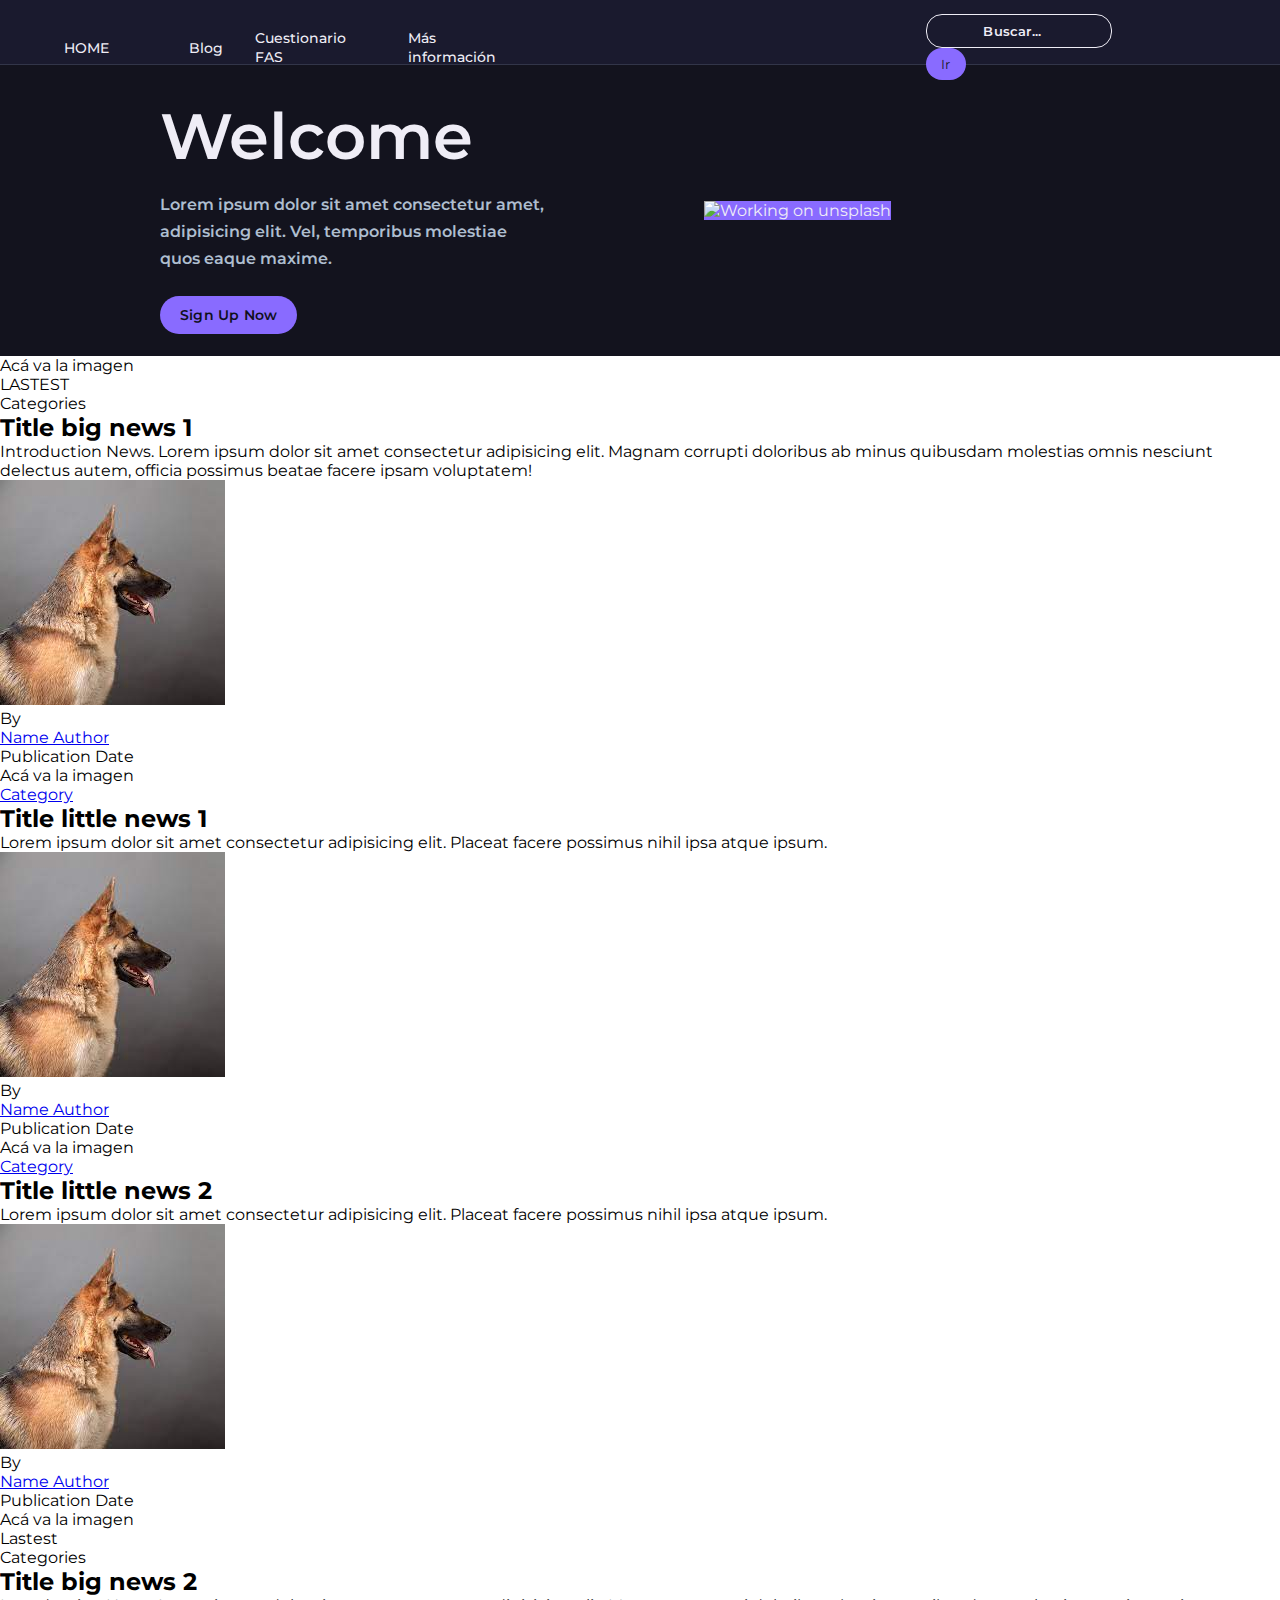
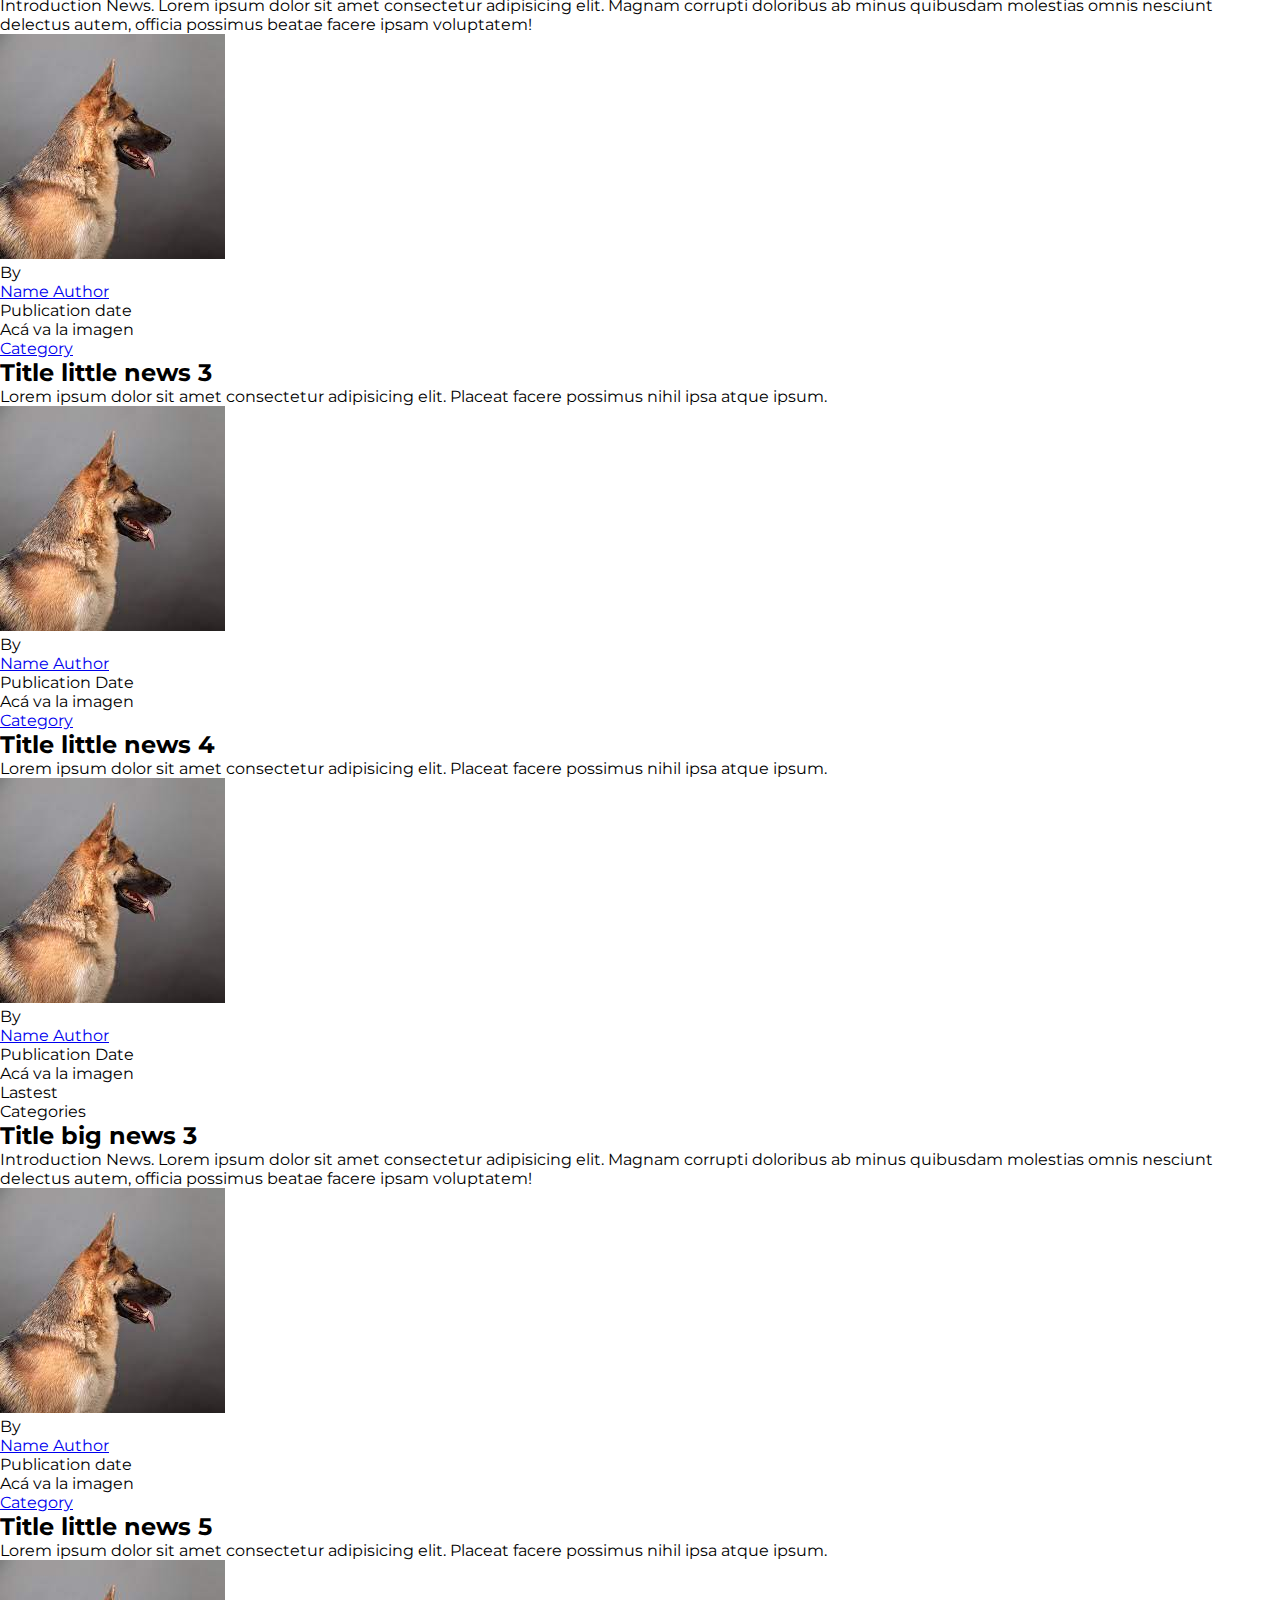
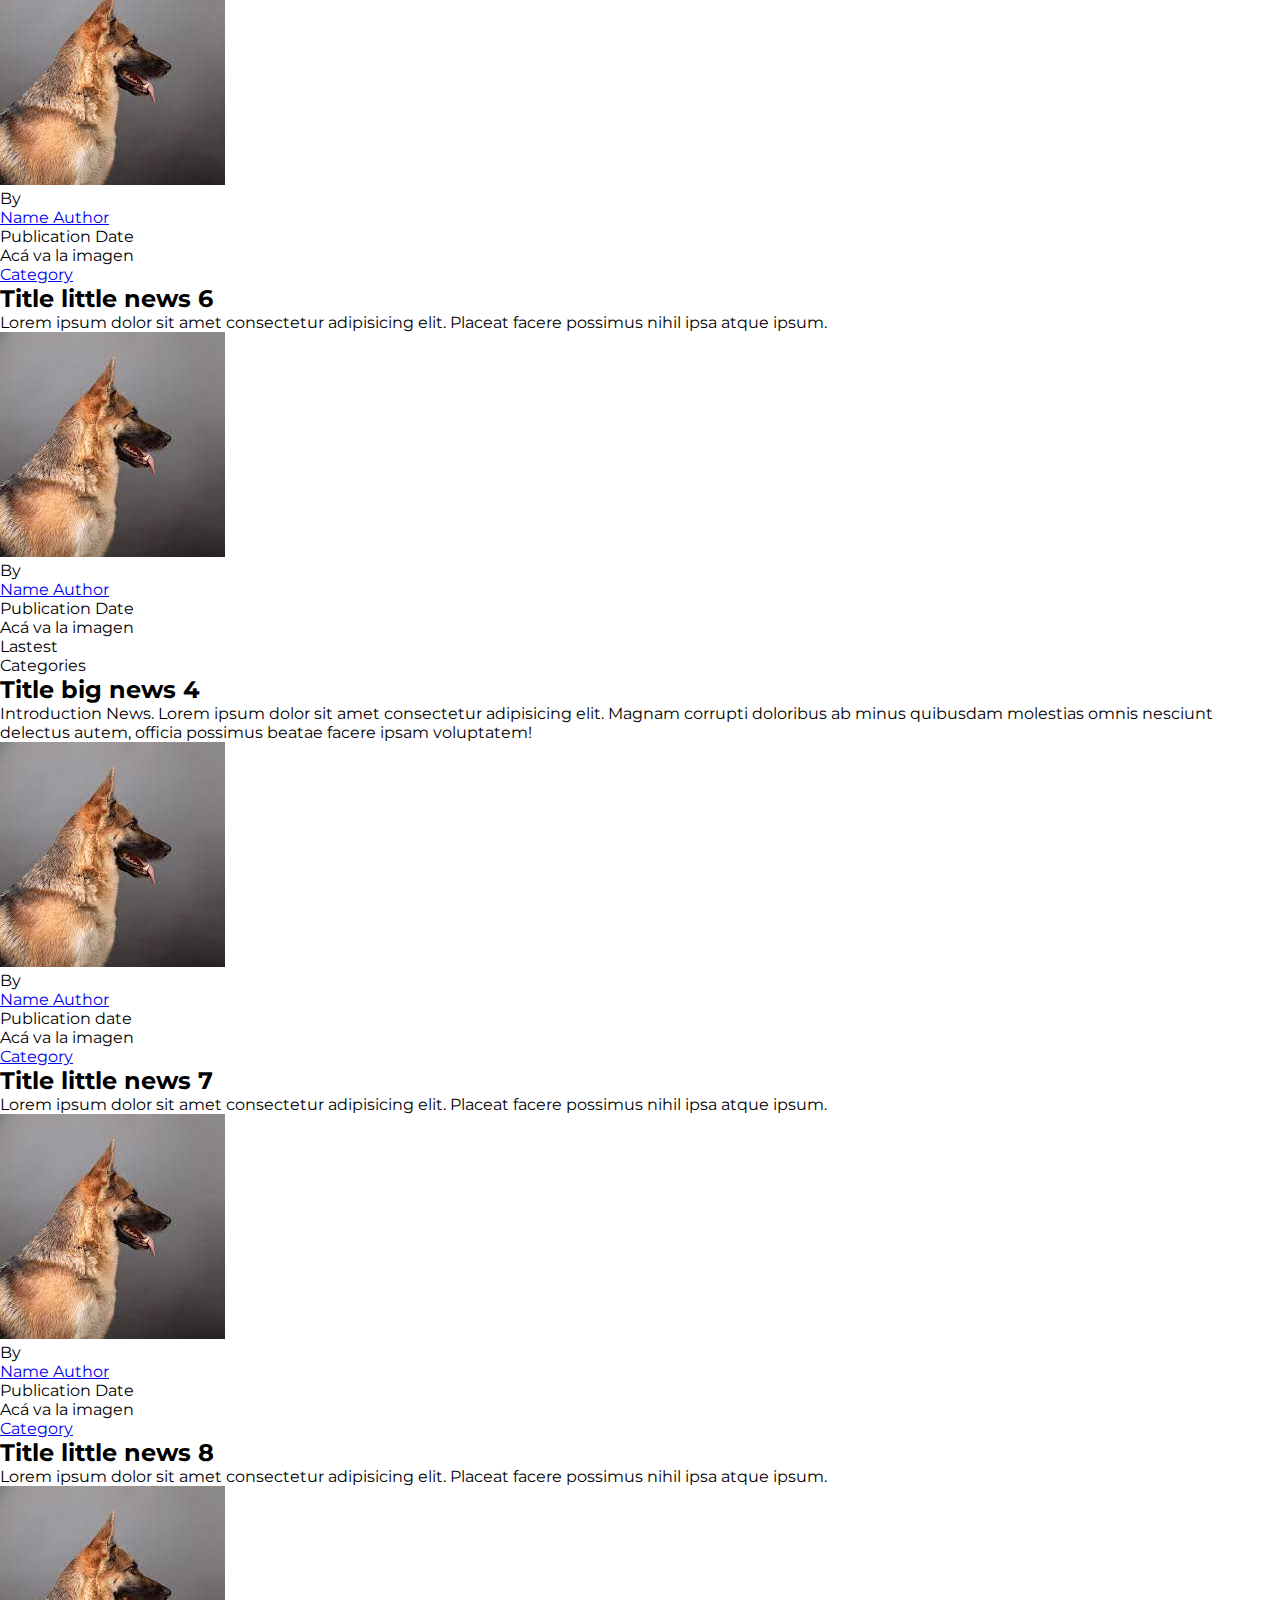
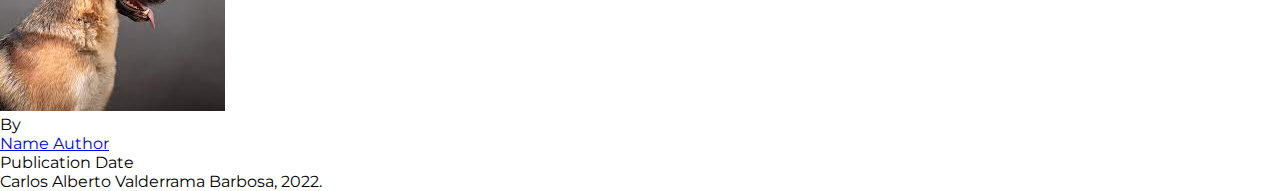
==== index.html @ 90498196 "Section cover page finalized and section NEWS started" ====
<!DOCTYPE html>
<html lang="en">

<head>
    <link rel="stylesheet" href="styles.css">
    <meta charset="UTF-8">
    <meta http-equiv="X-UA-Compatible" content="IE=edge">
    <meta name="viewport" content="width=device-width, initial-scale=1.0">
    <link
        href="https://fonts.googleapis.com/css2?family=Montserrat:ital,wght@0,100;0,200;0,300;0,400;0,500;0,600;0,700;0,800;0,900;1,100;1,200;1,300;1,400;1,500;1,600;1,700;1,800;1,900&display=swap"
        rel="stylesheet">
    <title>FARS</title>
</head>

<!--Start Nav Bar-->

<body>

    <header class="nav-var">
        <ul class="list-nav">
            <li id="logo"><a href="#">Home</a></li>
            <li><a href="#">Blog</a></li>
            <li><a href="#">Cuestionario FAS</a></li>
            <li><a href="#">Más información</a></li>

            <form class="form-nav">
                <input type="search" name="q" placeholder="Buscar...">
                <input type="Submit" value="Ir">
            </form>
        </ul>
    </header>

    <!--Start Cover Page-->
    <main>
        <section class="cover-page">
            <!--Text Cover Page-->
            <div class="text-cover-page">
                <article>
                    <h2>Welcome</h2>
                    <p>Lorem ipsum dolor sit amet consectetur amet,
                        adipisicing elit. Vel, temporibus molestiae
                        quos eaque maxime.</p>
                    <a href="#">Sign Up Now</a>
                </article>
            </div>
            <!--IMG Cover Page-->
            <div class="img-cover">
                <img src="https://images.unsplash.com/photo-1552581234-26160f608093?ixlib=rb-1.2.1&ixid=MnwxMjA3fDB8MHxwaG90by1wYWdlfHx8fGVufDB8fHx8&auto=format&fit=crop&w=1170&q=80"
                    alt="Working on unsplash">
            </div>
        </section>

        <!--Start section NEWS-->
        <section class="news-container">
            <div class="big-news">
                <div class="img-big-news">
                    <p>Acá va la imagen</p>
                </div>
                <div>
                    <p>LASTEST</p>
                    <p>Categories</p>
                    <h2>Title big news 1</h2>
                    <p>Introduction News. Lorem ipsum dolor sit amet consectetur adipisicing elit. Magnam corrupti
                        doloribus ab minus quibusdam molestias omnis nesciunt delectus autem, officia possimus beatae
                        facere ipsam voluptatem!</p>
                    <div class="writter-info">
                        <img src="[data-uri]"
                            alt="Mini-photo-writer">
                        <p>By</p>
                        <a href="#">Name Author</a>
                        <p>Publication Date</p>
                    </div>
                </div>
            </div>

            <div class="little-news">
                <div class="img-little-news">
                    <p>Acá va la imagen</p>
                </div>
                <div>
                    <a href="#">Category</a>
                    <h2>Title little news 1</h2>
                    <p>Lorem ipsum dolor sit amet consectetur adipisicing elit. Placeat facere possimus nihil ipsa atque
                        ipsum.</p>
                    <div class="writter-info">
                        <img src="[data-uri]"
                            alt="Mini-photo-writter">
                        <p>By</p>
                        <a href="#"> Name Author</a>
                        <p>Publication Date</p>
                    </div>
                </div>
            </div>

            <div class="little-news">
                <div class="img-little-news">
                    <p>Acá va la imagen</p>
                </div>
                <div>
                    <a href="#">Category</a>
                    <h2>Title little news 2</h2>
                    <p>Lorem ipsum dolor sit amet consectetur adipisicing elit. Placeat facere possimus nihil ipsa atque
                        ipsum.</p>
                    <div class="writter-info">
                        <img src="[data-uri]"
                            alt="Mini-photo-writter">
                        <p>By</p>
                        <a href="#"> Name Author</a>
                        <p>Publication Date</p>
                    </div>
                </div>
            </div>

            <div class="big-news">
                <div class="img-big-news">
                    <p>Acá va la imagen</p>
                </div>
                <div>
                    <p>Lastest</p>
                    <p>Categories</p>
                    <h2>Title big news 2</h2>
                    <p>Introduction News. Lorem ipsum dolor sit amet consectetur adipisicing elit. Magnam corrupti
                        doloribus ab minus quibusdam molestias omnis nesciunt delectus autem, officia possimus beatae
                        facere ipsam voluptatem!</p>
                    <div class="writter-info">
                        <img src="[data-uri]"
                            alt="Mini-photo-writer">
                        <p>By</p>
                        <a href="#">Name Author</a>
                        <p>Publication date</p>
                    </div>
                </div>
            </div>

            <div class="little-news">
                <div class="img-little-news">
                    <p>Acá va la imagen</p>
                </div>
                <div>
                    <a href="#">Category</a>
                    <h2>Title little news 3</h2>
                    <p>Lorem ipsum dolor sit amet consectetur adipisicing elit. Placeat facere possimus nihil ipsa atque
                        ipsum.</p>
                    <div class="writter-info">
                        <img src="[data-uri]"
                            alt="Mini-photo-writter">
                        <p>By</p>
                        <a href="#"> Name Author</a>
                        <p>Publication Date</p>
                    </div>
                </div>
            </div>

            <div class="little-news">
                <div class="img-little-news">
                    <p>Acá va la imagen</p>
                </div>
                <div>
                    <a href="#">Category</a>
                    <h2>Title little news 4</h2>
                    <p>Lorem ipsum dolor sit amet consectetur adipisicing elit. Placeat facere possimus nihil ipsa atque
                        ipsum.</p>
                    <div class="writter-info">
                        <img src="[data-uri]"
                            alt="Mini-photo-writter">
                        <p>By</p>
                        <a href="#"> Name Author</a>
                        <p>Publication Date</p>
                    </div>
                </div>
            </div>

            <div class="big-news">
                <div class="img-big-news">
                    <p>Acá va la imagen</p>
                </div>
                <div>
                    <p>Lastest</p>
                    <p>Categories</p>
                    <h2>Title big news 3</h2>
                    <p>Introduction News. Lorem ipsum dolor sit amet consectetur adipisicing elit. Magnam corrupti
                        doloribus ab minus quibusdam molestias omnis nesciunt delectus autem, officia possimus beatae
                        facere ipsam voluptatem!</p>
                    <div class="writter-info">
                        <img src="[data-uri]"
                            alt="Mini-photo-writer">
                        <p>By</p>
                        <a href="#">Name Author</a>
                        <p>Publication date</p>
                    </div>
                </div>
            </div>

            <div class="little-news">
                <div class="img-little-news">
                    <p>Acá va la imagen</p>
                </div>
                <div>
                    <a href="#">Category</a>
                    <h2>Title little news 5</h2>
                    <p>Lorem ipsum dolor sit amet consectetur adipisicing elit. Placeat facere possimus nihil ipsa atque
                        ipsum.</p>
                    <div class="writter-info">
                        <img src="[data-uri]"
                            alt="Mini-photo-writter">
                        <p>By</p>
                        <a href="#"> Name Author</a>
                        <p>Publication Date</p>
                    </div>
                </div>
            </div>

            <div class="little-news">
                <div class="img-little-news">
                    <p>Acá va la imagen</p>
                </div>
                <div>
                    <a href="#">Category</a>
                    <h2>Title little news 6</h2>
                    <p>Lorem ipsum dolor sit amet consectetur adipisicing elit. Placeat facere possimus nihil ipsa atque
                        ipsum.</p>
                    <div class="writter-info">
                        <img src="[data-uri]"
                            alt="Mini-photo-writter">
                        <p>By</p>
                        <a href="#"> Name Author</a>
                        <p>Publication Date</p>
                    </div>
                </div>
            </div>

            <div class="big-news">
                <div class="img-big-news">
                    <p>Acá va la imagen</p>
                </div>
                <div>
                    <p>Lastest</p>
                    <p>Categories</p>
                    <h2>Title big news 4</h2>
                    <p>Introduction News. Lorem ipsum dolor sit amet consectetur adipisicing elit. Magnam corrupti
                        doloribus ab minus quibusdam molestias omnis nesciunt delectus autem, officia possimus beatae
                        facere ipsam voluptatem!</p>
                    <div class="writter-info">
                        <img src="[data-uri]"
                            alt="Mini-photo-writer">
                        <p>By</p>
                        <a href="#">Name Author</a>
                        <p>Publication date</p>
                    </div>
                </div>
            </div>

            <div class="little-news">
                <div class="img-little-news">
                    <p>Acá va la imagen</p>
                </div>
                <div>
                    <a href="#">Category</a>
                    <h2>Title little news 7</h2>
                    <p>Lorem ipsum dolor sit amet consectetur adipisicing elit. Placeat facere possimus nihil ipsa atque
                        ipsum.</p>
                    <div class="writter-info">
                        <img src="[data-uri]"
                            alt="Mini-photo-writter">
                        <p>By</p>
                        <a href="#"> Name Author</a>
                        <p>Publication Date</p>
                    </div>
                </div>
            </div>

            <div class="little-news">
                <div class="img-little-news">
                    <p>Acá va la imagen</p>
                </div>
                <div>
                    <a href="#">Category</a>
                    <h2>Title little news 8</h2>
                    <p>Lorem ipsum dolor sit amet consectetur adipisicing elit. Placeat facere possimus nihil ipsa atque
                        ipsum.</p>
                    <div class="writter-info">
                        <img src="[data-uri]"
                            alt="Mini-photo-writter">
                        <p>By</p>
                        <a href="#"> Name Author</a>
                        <p>Publication Date</p>
                    </div>
                </div>
            </div>
        </section>



        <!--footer Info-->
        <footer>
            <p>Carlos Alberto Valderrama Barbosa, 2022.</p>
        </footer>


</body>

</html>
---- styles.css ----
/*Formating Document Style*/
* {
  padding: 0;
  margin: 0;
  border: 0;
  font-family: Montserrat;
}

/*Style of Nav Bar*/
.nav-var {
  background-color: #1a1a2e;
  height: 4rem;
  border-bottom: 0.0625rem solid #323549;
}

.list-nav {
  display: flex;
  align-items: center;
  font-weight: 500;
  justify-content: center;
  padding-top: 0.9rem;
}

#logo {
  text-transform: uppercase;
  padding: 0 5%;
}

.list-nav li {
  list-style: none;
  padding: 0 1rem;
}

.list-nav a {
  text-decoration: none;
  color: #efedf6;
  font-size: 0.9rem;
}

/*Form Nav Search of nav Menu*/
.form-nav {
  border-radius: 25%;
  padding: 0 10% 0 30%;
}

.form-nav input {
  line-height: 2rem;
  background: #1a1a2e;
  text-align: center;
  border-radius: 1rem;
  border: 0.1rem solid;
  border-color: #efedf6;
}

.form-nav ::placeholder {
  color: #efedf6;
  font-weight: 600;
  letter-spacing: 0.0125rem;
}
.form-nav [type="submit"] {
  background-color: #896bff;
  width: 2.5rem;
  color: #1a1a2e;
  border: #896bff;
}

/*Style of Cover Page*/

.cover-page {
  display: flex;
  align-items: center;
  color: #efedf6;
  background-color: #13131e;
}

.text-cover-page {
  display: flex;
  width: 50%;
  padding: 2rem;
  justify-content: center;
}

.text-cover-page h2 {
  width: 24rem;
  font-size: 4rem;
  font-weight: 600;
  padding-bottom: 1rem;
}

.text-cover-page p {
  width: 24rem;
  padding-bottom: 2rem;
  color: #aebecf;
  font-weight: 600;
  line-height: 1.7rem;
}

.text-cover-page a {
  background-color: #896bff;
  border-color: #896bff;
  color: #10101d;
  padding: 10px 20px;
  border-radius: 1.56rem;
  text-decoration: none;
  letter-spacing: 0.0125rem;
  font-size: 0.875rem;
  font-weight: 600;
  width: 100.18rem;
}

/*Image cover*/

.img-cover {
  background-color: #896bff;
}
.img-cover img {
  display: flex;
  max-width: 100%;
}
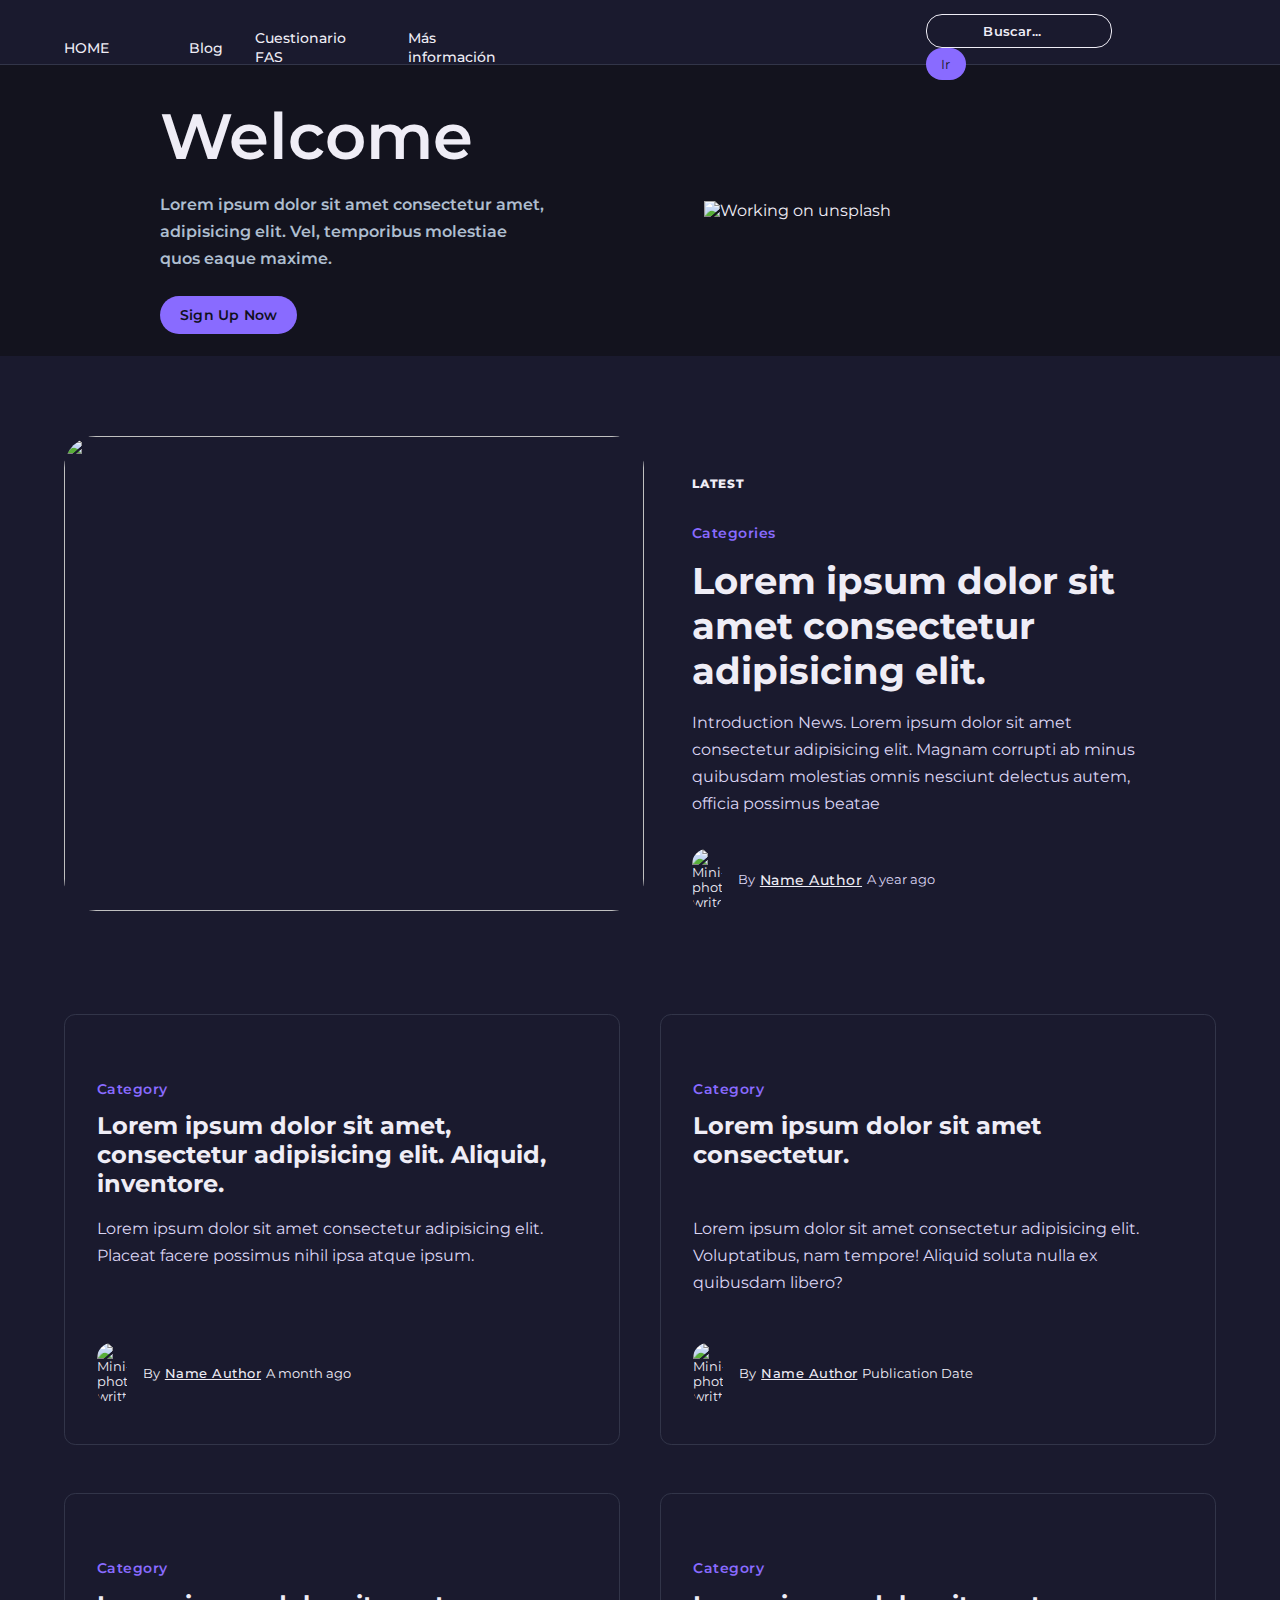
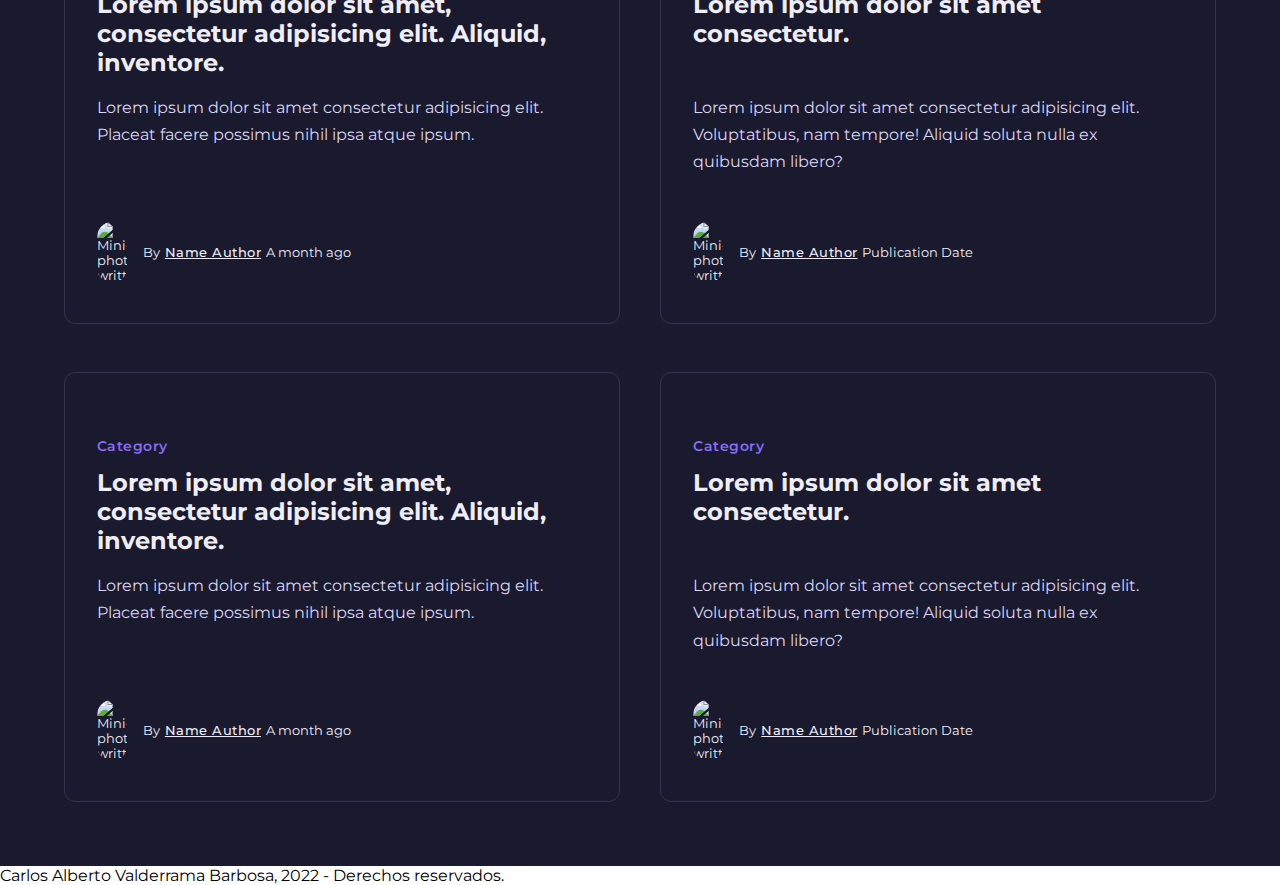
==== commit 1de64e94: "Little News section has been finished succesfully" ====
--- a/index.html
+++ b/index.html
@@ -52,238 +52,164 @@
 
         <!--Start section NEWS-->
         <section class="news-container">
+
             <div class="big-news">
-                <div class="img-big-news">
-                    <p>Acá va la imagen</p>
-                </div>
-                <div>
-                    <p>LASTEST</p>
-                    <p>Categories</p>
-                    <h2>Title big news 1</h2>
+                <img src="https://images.pexels.com/photos/5840453/pexels-photo-5840453.jpeg?auto=compress&cs=tinysrgb&dpr=2&h=750&w=1260"
+                    alt="" class="img-big-news">
+                <div class="text-big-news">
+                    <span>LATEST</span>
+                    <a>Categories</a>
+                    <h2>Lorem ipsum dolor sit amet consectetur adipisicing elit.</h2>
                     <p>Introduction News. Lorem ipsum dolor sit amet consectetur adipisicing elit. Magnam corrupti
-                        doloribus ab minus quibusdam molestias omnis nesciunt delectus autem, officia possimus beatae
-                        facere ipsam voluptatem!</p>
+                        ab minus quibusdam molestias omnis nesciunt delectus autem, officia possimus beatae
+                    </p>
                     <div class="writter-info">
-                        <img src="[data-uri]"
+                        <img src="https://images.pexels.com/photos/1937434/pexels-photo-1937434.jpeg?auto=compress&cs=tinysrgb&dpr=2&h=750&w=1260"
                             alt="Mini-photo-writer">
                         <p>By</p>
                         <a href="#">Name Author</a>
-                        <p>Publication Date</p>
+                        <p>A year ago</p>
                     </div>
                 </div>
             </div>
 
             <div class="little-news">
-                <div class="img-little-news">
-                    <p>Acá va la imagen</p>
-                </div>
-                <div>
-                    <a href="#">Category</a>
-                    <h2>Title little news 1</h2>
-                    <p>Lorem ipsum dolor sit amet consectetur adipisicing elit. Placeat facere possimus nihil ipsa atque
-                        ipsum.</p>
-                    <div class="writter-info">
-                        <img src="[data-uri]"
-                            alt="Mini-photo-writter">
-                        <p>By</p>
-                        <a href="#"> Name Author</a>
-                        <p>Publication Date</p>
+                <div class="individual-new">
+                    <img class="img-little-news"
+                        src="https://images.pexels.com/photos/4050387/pexels-photo-4050387.jpeg?auto=compress&cs=tinysrgb&dpr=2&h=750&w=1260"
+                        alt="">
+                    <div>
+                        <div class="text-little-news">
+                            <a href="#">Category</a>
+                            <h2>Lorem ipsum dolor sit amet, consectetur adipisicing elit. Aliquid, inventore.</h2>
+                            <p>Lorem ipsum dolor sit amet consectetur adipisicing elit. Placeat facere possimus nihil
+                                ipsa
+                                atque
+                                ipsum.</p>
+                        </div>
+                        <div class="writter-info">
+                            <img src="https://images.pexels.com/photos/2385044/pexels-photo-2385044.jpeg?auto=compress&cs=tinysrgb&dpr=2&h=750&w=1260"
+                                alt="Mini-photo-writter">
+                            <p>By</p>
+                            <a href="#"> Name Author</a>
+                            <p>A month ago</p>
+                        </div>
+                    </div>
+                </div>
+
+                <div class="individual-new">
+                    <img class="img-little-news"
+                        src="https://images.pexels.com/photos/1181352/pexels-photo-1181352.jpeg?cs=srgb&dl=pexels-christina-morillo-1181352.jpg&fm=jpg"
+                        alt="">
+                    <div>
+                        <div class="text-little-news">
+                            <a href="#">Category</a>
+                            <h2>Lorem ipsum dolor sit amet consectetur.</h2>
+                            <p>Lorem ipsum dolor sit amet consectetur adipisicing elit. Voluptatibus, nam tempore!
+                                Aliquid soluta nulla ex quibusdam libero?</p>
+                        </div>
+
+                        <div class="writter-info">
+                            <img src="https://images.pexels.com/photos/2100650/pexels-photo-2100650.jpeg?auto=compress&cs=tinysrgb&dpr=2&h=750&w=1260"
+                                alt="Mini-photo-writter">
+                            <p>By</p>
+                            <a href="#"> Name Author</a>
+                            <p>Publication Date</p>
+                        </div>
                     </div>
                 </div>
             </div>
 
             <div class="little-news">
-                <div class="img-little-news">
-                    <p>Acá va la imagen</p>
-                </div>
-                <div>
-                    <a href="#">Category</a>
-                    <h2>Title little news 2</h2>
-                    <p>Lorem ipsum dolor sit amet consectetur adipisicing elit. Placeat facere possimus nihil ipsa atque
-                        ipsum.</p>
-                    <div class="writter-info">
-                        <img src="[data-uri]"
-                            alt="Mini-photo-writter">
-                        <p>By</p>
-                        <a href="#"> Name Author</a>
-                        <p>Publication Date</p>
-                    </div>
-                </div>
-            </div>
-
-            <div class="big-news">
-                <div class="img-big-news">
-                    <p>Acá va la imagen</p>
-                </div>
-                <div>
-                    <p>Lastest</p>
-                    <p>Categories</p>
-                    <h2>Title big news 2</h2>
-                    <p>Introduction News. Lorem ipsum dolor sit amet consectetur adipisicing elit. Magnam corrupti
-                        doloribus ab minus quibusdam molestias omnis nesciunt delectus autem, officia possimus beatae
-                        facere ipsam voluptatem!</p>
-                    <div class="writter-info">
-                        <img src="[data-uri]"
-                            alt="Mini-photo-writer">
-                        <p>By</p>
-                        <a href="#">Name Author</a>
-                        <p>Publication date</p>
+                <div class="individual-new">
+                    <img class="img-little-news"
+                        src="https://images.pexels.com/photos/3727658/pexels-photo-3727658.jpeg?auto=compress&cs=tinysrgb&dpr=2&h=750&w=1260"
+                        alt="">
+                    <div>
+                        <div class="text-little-news">
+                            <a href="#">Category</a>
+                            <h2>Lorem ipsum dolor sit amet, consectetur adipisicing elit. Aliquid, inventore.</h2>
+                            <p>Lorem ipsum dolor sit amet consectetur adipisicing elit. Placeat facere possimus nihil
+                                ipsa
+                                atque
+                                ipsum.</p>
+                        </div>
+                        <div class="writter-info">
+                            <img src="https://images.pexels.com/photos/2385044/pexels-photo-2385044.jpeg?auto=compress&cs=tinysrgb&dpr=2&h=750&w=1260"
+                                alt="Mini-photo-writter">
+                            <p>By</p>
+                            <a href="#"> Name Author</a>
+                            <p>A month ago</p>
+                        </div>
+                    </div>
+                </div>
+
+                <div class="individual-new">
+                    <img class="img-little-news"
+                        src="https://images.pexels.com/photos/944762/pexels-photo-944762.jpeg?auto=compress&cs=tinysrgb&dpr=2&h=750&w=1260"
+                        alt="">
+                    <div>
+                        <div class="text-little-news">
+                            <a href="#">Category</a>
+                            <h2>Lorem ipsum dolor sit amet consectetur.</h2>
+                            <p>Lorem ipsum dolor sit amet consectetur adipisicing elit. Voluptatibus, nam tempore!
+                                Aliquid soluta nulla ex quibusdam libero?</p>
+                        </div>
+
+                        <div class="writter-info">
+                            <img src="https://images.pexels.com/photos/2100650/pexels-photo-2100650.jpeg?auto=compress&cs=tinysrgb&dpr=2&h=750&w=1260"
+                                alt="Mini-photo-writter">
+                            <p>By</p>
+                            <a href="#"> Name Author</a>
+                            <p>Publication Date</p>
+                        </div>
                     </div>
                 </div>
             </div>
 
             <div class="little-news">
-                <div class="img-little-news">
-                    <p>Acá va la imagen</p>
-                </div>
-                <div>
-                    <a href="#">Category</a>
-                    <h2>Title little news 3</h2>
-                    <p>Lorem ipsum dolor sit amet consectetur adipisicing elit. Placeat facere possimus nihil ipsa atque
-                        ipsum.</p>
-                    <div class="writter-info">
-                        <img src="[data-uri]"
-                            alt="Mini-photo-writter">
-                        <p>By</p>
-                        <a href="#"> Name Author</a>
-                        <p>Publication Date</p>
-                    </div>
-                </div>
-            </div>
-
-            <div class="little-news">
-                <div class="img-little-news">
-                    <p>Acá va la imagen</p>
-                </div>
-                <div>
-                    <a href="#">Category</a>
-                    <h2>Title little news 4</h2>
-                    <p>Lorem ipsum dolor sit amet consectetur adipisicing elit. Placeat facere possimus nihil ipsa atque
-                        ipsum.</p>
-                    <div class="writter-info">
-                        <img src="[data-uri]"
-                            alt="Mini-photo-writter">
-                        <p>By</p>
-                        <a href="#"> Name Author</a>
-                        <p>Publication Date</p>
-                    </div>
-                </div>
-            </div>
-
-            <div class="big-news">
-                <div class="img-big-news">
-                    <p>Acá va la imagen</p>
-                </div>
-                <div>
-                    <p>Lastest</p>
-                    <p>Categories</p>
-                    <h2>Title big news 3</h2>
-                    <p>Introduction News. Lorem ipsum dolor sit amet consectetur adipisicing elit. Magnam corrupti
-                        doloribus ab minus quibusdam molestias omnis nesciunt delectus autem, officia possimus beatae
-                        facere ipsam voluptatem!</p>
-                    <div class="writter-info">
-                        <img src="[data-uri]"
-                            alt="Mini-photo-writer">
-                        <p>By</p>
-                        <a href="#">Name Author</a>
-                        <p>Publication date</p>
-                    </div>
-                </div>
-            </div>
-
-            <div class="little-news">
-                <div class="img-little-news">
-                    <p>Acá va la imagen</p>
-                </div>
-                <div>
-                    <a href="#">Category</a>
-                    <h2>Title little news 5</h2>
-                    <p>Lorem ipsum dolor sit amet consectetur adipisicing elit. Placeat facere possimus nihil ipsa atque
-                        ipsum.</p>
-                    <div class="writter-info">
-                        <img src="[data-uri]"
-                            alt="Mini-photo-writter">
-                        <p>By</p>
-                        <a href="#"> Name Author</a>
-                        <p>Publication Date</p>
-                    </div>
-                </div>
-            </div>
-
-            <div class="little-news">
-                <div class="img-little-news">
-                    <p>Acá va la imagen</p>
-                </div>
-                <div>
-                    <a href="#">Category</a>
-                    <h2>Title little news 6</h2>
-                    <p>Lorem ipsum dolor sit amet consectetur adipisicing elit. Placeat facere possimus nihil ipsa atque
-                        ipsum.</p>
-                    <div class="writter-info">
-                        <img src="[data-uri]"
-                            alt="Mini-photo-writter">
-                        <p>By</p>
-                        <a href="#"> Name Author</a>
-                        <p>Publication Date</p>
-                    </div>
-                </div>
-            </div>
-
-            <div class="big-news">
-                <div class="img-big-news">
-                    <p>Acá va la imagen</p>
-                </div>
-                <div>
-                    <p>Lastest</p>
-                    <p>Categories</p>
-                    <h2>Title big news 4</h2>
-                    <p>Introduction News. Lorem ipsum dolor sit amet consectetur adipisicing elit. Magnam corrupti
-                        doloribus ab minus quibusdam molestias omnis nesciunt delectus autem, officia possimus beatae
-                        facere ipsam voluptatem!</p>
-                    <div class="writter-info">
-                        <img src="[data-uri]"
-                            alt="Mini-photo-writer">
-                        <p>By</p>
-                        <a href="#">Name Author</a>
-                        <p>Publication date</p>
-                    </div>
-                </div>
-            </div>
-
-            <div class="little-news">
-                <div class="img-little-news">
-                    <p>Acá va la imagen</p>
-                </div>
-                <div>
-                    <a href="#">Category</a>
-                    <h2>Title little news 7</h2>
-                    <p>Lorem ipsum dolor sit amet consectetur adipisicing elit. Placeat facere possimus nihil ipsa atque
-                        ipsum.</p>
-                    <div class="writter-info">
-                        <img src="[data-uri]"
-                            alt="Mini-photo-writter">
-                        <p>By</p>
-                        <a href="#"> Name Author</a>
-                        <p>Publication Date</p>
-                    </div>
-                </div>
-            </div>
-
-            <div class="little-news">
-                <div class="img-little-news">
-                    <p>Acá va la imagen</p>
-                </div>
-                <div>
-                    <a href="#">Category</a>
-                    <h2>Title little news 8</h2>
-                    <p>Lorem ipsum dolor sit amet consectetur adipisicing elit. Placeat facere possimus nihil ipsa atque
-                        ipsum.</p>
-                    <div class="writter-info">
-                        <img src="[data-uri]"
-                            alt="Mini-photo-writter">
-                        <p>By</p>
-                        <a href="#"> Name Author</a>
-                        <p>Publication Date</p>
+                <div class="individual-new">
+                    <img class="img-little-news"
+                        src="https://images.pexels.com/photos/6455596/pexels-photo-6455596.jpeg?auto=compress&cs=tinysrgb&dpr=2&h=750&w=1260"
+                        alt="">
+                    <div>
+                        <div class="text-little-news">
+                            <a href="#">Category</a>
+                            <h2>Lorem ipsum dolor sit amet, consectetur adipisicing elit. Aliquid, inventore.</h2>
+                            <p>Lorem ipsum dolor sit amet consectetur adipisicing elit. Placeat facere possimus nihil
+                                ipsa
+                                atque
+                                ipsum.</p>
+                        </div>
+                        <div class="writter-info">
+                            <img src="https://images.pexels.com/photos/2385044/pexels-photo-2385044.jpeg?auto=compress&cs=tinysrgb&dpr=2&h=750&w=1260"
+                                alt="Mini-photo-writter">
+                            <p>By</p>
+                            <a href="#"> Name Author</a>
+                            <p>A month ago</p>
+                        </div>
+                    </div>
+                </div>
+
+                <div class="individual-new">
+                    <img class="img-little-news"
+                        src="https://images.pexels.com/photos/40751/running-runner-long-distance-fitness-40751.jpeg?auto=compress&cs=tinysrgb&dpr=2&h=750&w=1260"
+                        alt="">
+                    <div>
+                        <div class="text-little-news">
+                            <a href="#">Category</a>
+                            <h2>Lorem ipsum dolor sit amet consectetur.</h2>
+                            <p>Lorem ipsum dolor sit amet consectetur adipisicing elit. Voluptatibus, nam tempore!
+                                Aliquid soluta nulla ex quibusdam libero?</p>
+                        </div>
+
+                        <div class="writter-info">
+                            <img src="https://images.pexels.com/photos/2100650/pexels-photo-2100650.jpeg?auto=compress&cs=tinysrgb&dpr=2&h=750&w=1260"
+                                alt="Mini-photo-writter">
+                            <p>By</p>
+                            <a href="#"> Name Author</a>
+                            <p>Publication Date</p>
+                        </div>
                     </div>
                 </div>
             </div>
@@ -293,7 +219,7 @@
 
         <!--footer Info-->
         <footer>
-            <p>Carlos Alberto Valderrama Barbosa, 2022.</p>
+            <p>Carlos Alberto Valderrama Barbosa, 2022 - Derechos reservados.</p>
         </footer>
 
 
--- a/styles.css
+++ b/styles.css
@@ -68,6 +68,8 @@
 
 .cover-page {
   display: flex;
+  min-width: 100%;
+  max-height: 100%;
   align-items: center;
   color: #efedf6;
   background-color: #13131e;
@@ -109,13 +111,132 @@
 }
 
 /*Image cover*/
-
-.img-cover {
-  background-color: #896bff;
-}
 .img-cover img {
-  display: flex;
+  display: flex; /*Elimina la barrita abajo de la foto*/
   max-width: 100%;
 }
 
-
+/*Start NEWS section*/
+.news-container {
+  justify-items: center;
+  background-color: #1a1a2e;
+  padding: 1rem 0;
+}
+
+.big-news {
+  margin: auto; /*Para centrar contenedores hijos*/
+  width: 90%;
+  max-width: 75rem;
+  display: flex;
+  padding: 4rem 0;
+}
+
+.img-big-news {
+  width: 580px;
+  height: 475px;
+  object-fit:cover; /*Imagen al tamaño del div*/
+  text-align: center;
+  border-radius: 2rem;
+}
+
+.text-big-news {
+  padding: 0 3rem;
+  color: #efedf6;
+}
+
+.text-big-news span {
+  font-weight: 800;
+  letter-spacing: 0.05rem;
+  font-size: 0.75rem;
+  margin: 2.5rem 0 2rem 0;
+  display: block;
+}
+
+.text-big-news a {
+  color: #896bff;
+  font-weight: 600;
+  letter-spacing: 0.03rem;
+  font-size: 0.9rem;
+}
+
+.text-big-news h2 {
+  padding: 1rem 0;
+  font-size: 2.3rem;
+}
+
+.text-big-news p {
+  color: #dad5f3;
+  line-height: 1.7;
+}
+
+.writter-info {
+  display: flex;
+  align-items: center;
+  margin: 2rem 0 2.5rem 0;
+  font-size: 0.8rem;
+}
+.writter-info img {
+  width: 30px;
+  border-radius: 180px; /*No se ve circular*/
+  margin-right: 1rem;
+}
+.writter-info p {
+  padding-right: 0.3rem;
+}
+
+.writter-info a {
+  padding-right: 0.3rem;
+  color: #efedf6;
+  font-weight: 500;
+  letter-spacing: 0.03rem;
+}
+
+/*LITTLE NEWS SECTION*/
+.little-news {
+  
+  margin: auto; /*Para centrar contenedores hijos*/
+  width: 90%;
+  max-width: 75rem;
+  display: flex;
+  justify-content: space-between;
+}
+
+.individual-new {
+  border: .09rem solid #323549;
+  border-radius: 0.7rem;
+  padding: 2rem 2rem 0 2rem;
+  width: 42.5%;
+  color: #efedf6;
+  margin-bottom: 3rem;
+}
+
+.img-little-news {
+  width: 100%;
+  border-radius: 0.7rem;
+  margin-bottom: 1rem;
+}
+.text-little-news {
+  display: flex;
+  flex-direction: column;
+}
+
+.text-little-news a {
+  color: #896bff;
+  font-weight: 600;
+  letter-spacing: 0.03rem;
+  font-size: 0.9rem;
+  text-decoration: none;
+  padding: .8rem 0;
+}
+
+.text-little-news h2 {
+ padding-bottom: 1rem;
+ height: 5.5rem;
+}
+
+.text-little-news p{
+  color: #dad5f3;
+  line-height: 1.7;
+  height: 4rem;
+  padding-bottom: 2rem ;
+}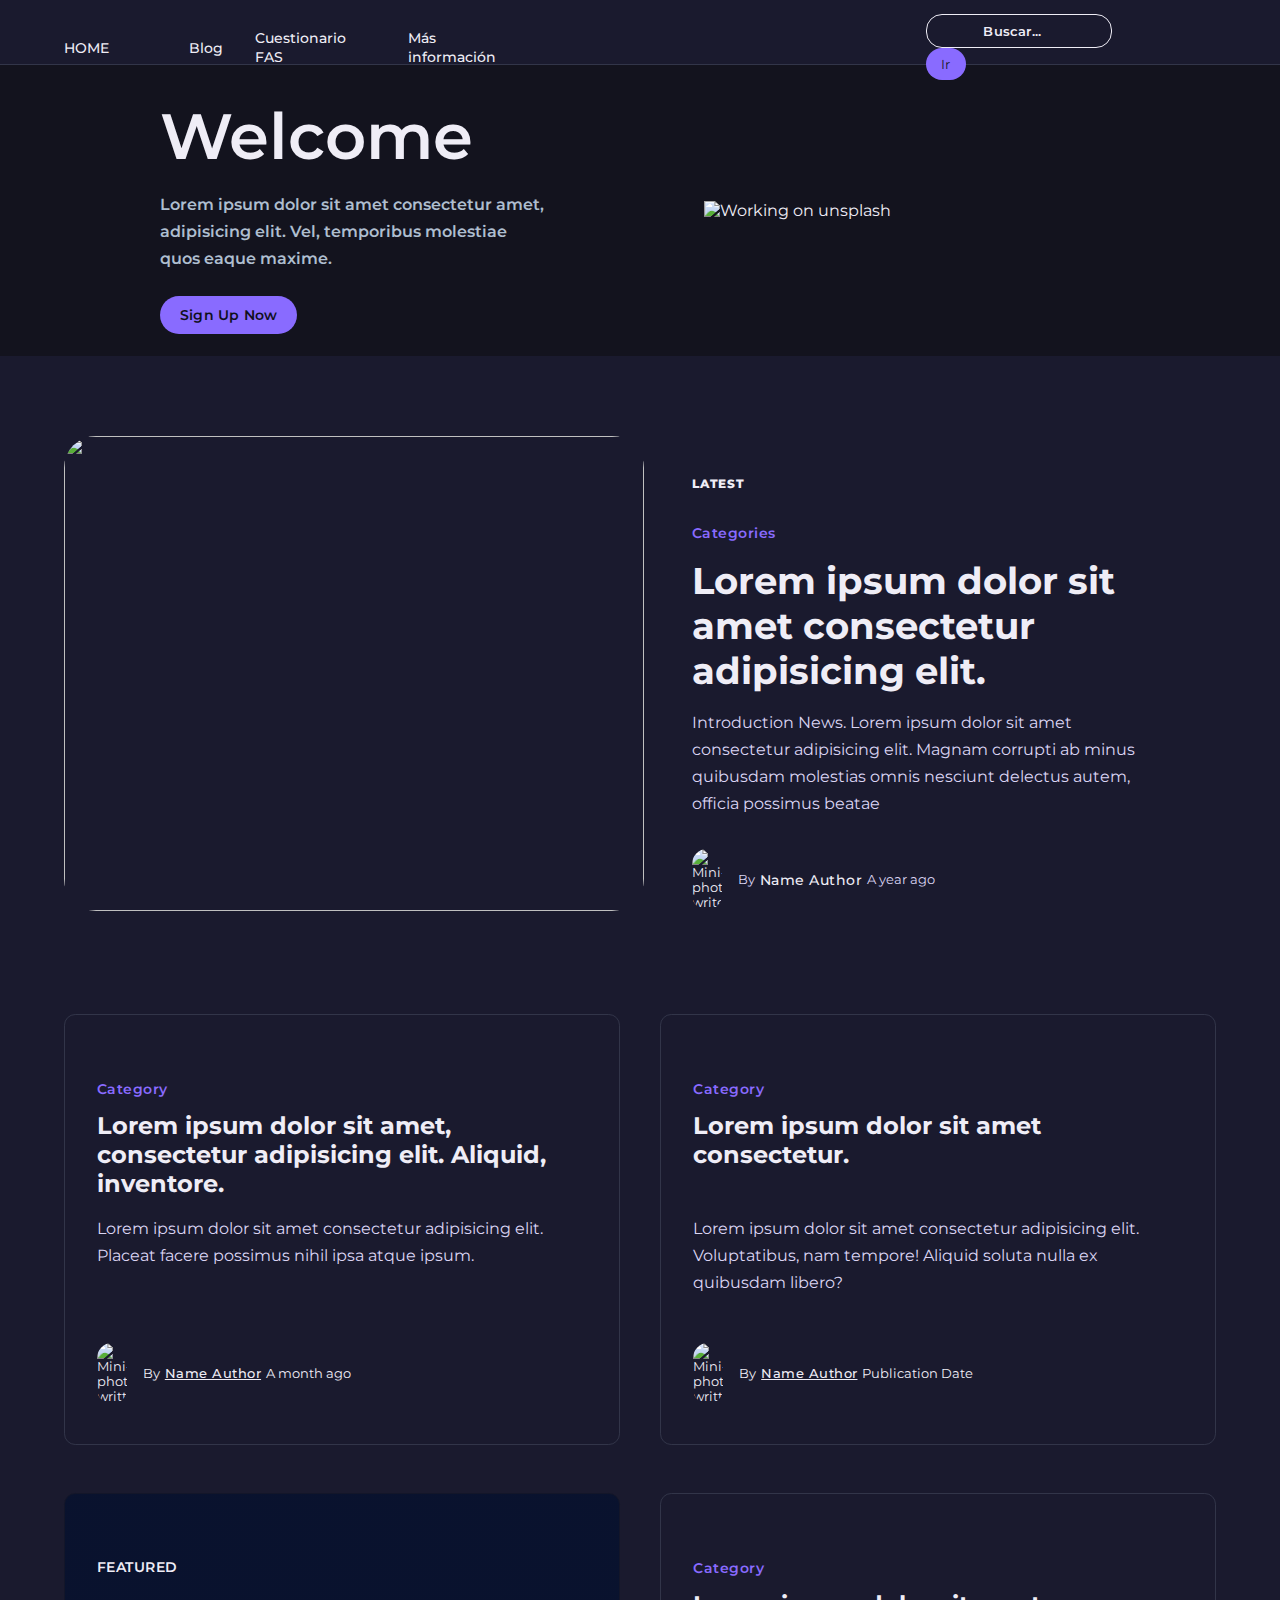
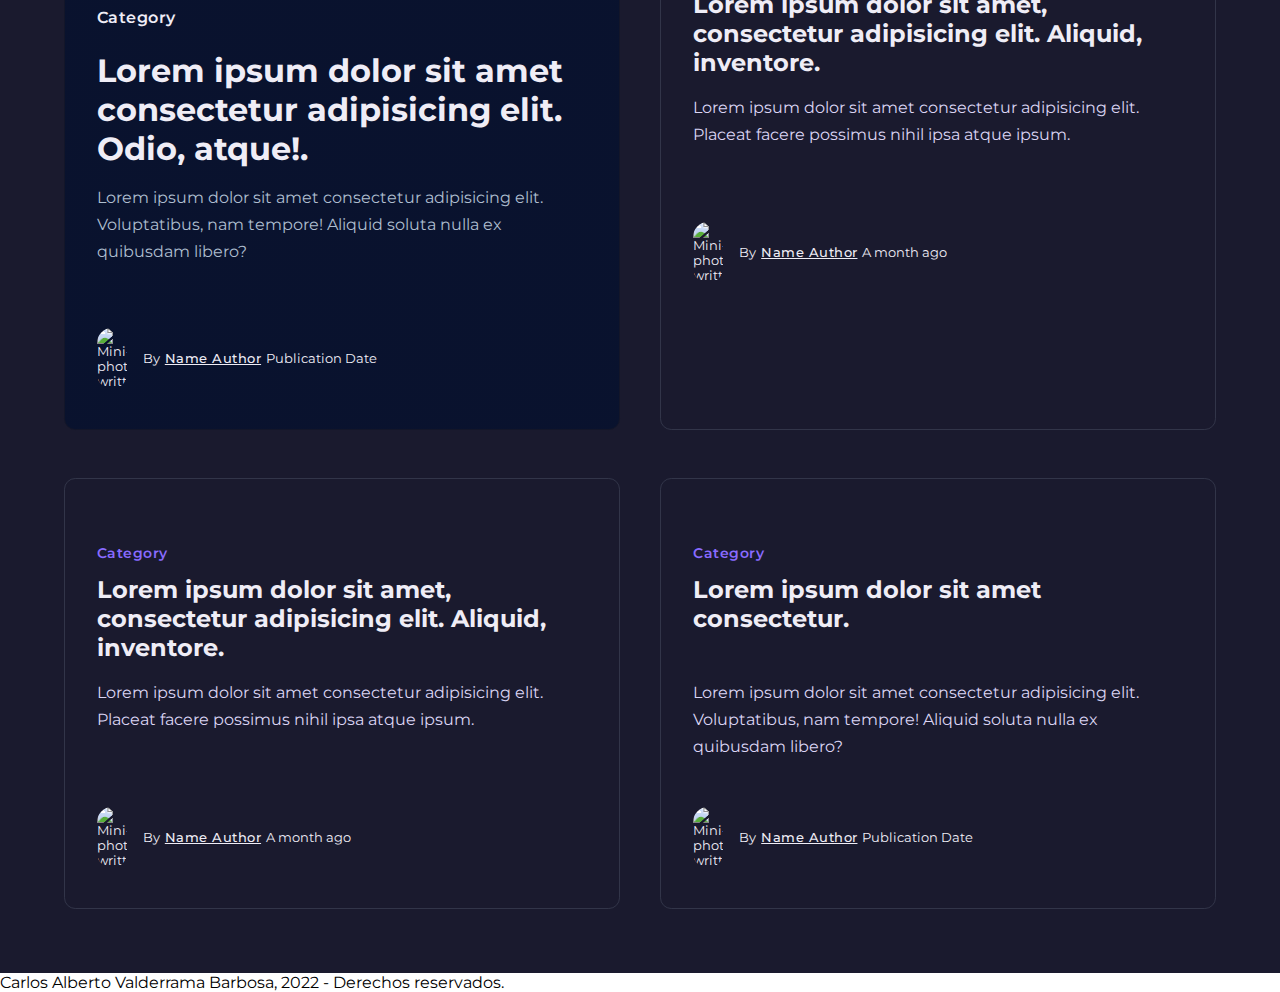
==== commit cb410b1b: "I finished the section news, but that section have some bugs that must be solved" ====
--- a/index.html
+++ b/index.html
@@ -58,7 +58,7 @@
                     alt="" class="img-big-news">
                 <div class="text-big-news">
                     <span>LATEST</span>
-                    <a>Categories</a>
+                    <a href="#"> Categories</a>
                     <h2>Lorem ipsum dolor sit amet consectetur adipisicing elit.</h2>
                     <p>Introduction News. Lorem ipsum dolor sit amet consectetur adipisicing elit. Magnam corrupti
                         ab minus quibusdam molestias omnis nesciunt delectus autem, officia possimus beatae
@@ -76,7 +76,7 @@
             <div class="little-news">
                 <div class="individual-new">
                     <img class="img-little-news"
-                        src="https://images.pexels.com/photos/4050387/pexels-photo-4050387.jpeg?auto=compress&cs=tinysrgb&dpr=2&h=750&w=1260"
+                        src="https://images.pexels.com/photos/3727658/pexels-photo-3727658.jpeg?auto=compress&cs=tinysrgb&dpr=2&h=750&w=1260"
                         alt="">
                     <div>
                         <div class="text-little-news">
@@ -121,9 +121,26 @@
             </div>
 
             <div class="little-news">
-                <div class="individual-new">
-                    <img class="img-little-news"
-                        src="https://images.pexels.com/photos/3727658/pexels-photo-3727658.jpeg?auto=compress&cs=tinysrgb&dpr=2&h=750&w=1260"
+                <div class="special-new">                    
+                        <div class="text-special-news">
+                            <a class="special-category-link" href="#">FEATURED</a>
+                            <a href="#">Category</a>
+                            <h2>Lorem ipsum dolor sit amet consectetur adipisicing elit. Odio, atque!.</h2>
+                            <p>Lorem ipsum dolor sit amet consectetur adipisicing elit. Voluptatibus, nam tempore!
+                                Aliquid soluta nulla ex quibusdam libero?</p>
+                        </div>
+                        <div class="writter-info">
+                            <img src="https://images.pexels.com/photos/2100650/pexels-photo-2100650.jpeg?auto=compress&cs=tinysrgb&dpr=2&h=750&w=1260"
+                                alt="Mini-photo-writter">
+                            <p>By</p>
+                            <a href="#"> Name Author</a>
+                            <p>Publication Date</p>
+                        </div>
+                </div>
+
+                <div class="individual-new">
+                    <img class="img-little-news"
+                        src="https://images.pexels.com/photos/944762/pexels-photo-944762.jpeg?auto=compress&cs=tinysrgb&dpr=2&h=750&w=1260"
                         alt="">
                     <div>
                         <div class="text-little-news">
@@ -143,28 +160,6 @@
                         </div>
                     </div>
                 </div>
-
-                <div class="individual-new">
-                    <img class="img-little-news"
-                        src="https://images.pexels.com/photos/944762/pexels-photo-944762.jpeg?auto=compress&cs=tinysrgb&dpr=2&h=750&w=1260"
-                        alt="">
-                    <div>
-                        <div class="text-little-news">
-                            <a href="#">Category</a>
-                            <h2>Lorem ipsum dolor sit amet consectetur.</h2>
-                            <p>Lorem ipsum dolor sit amet consectetur adipisicing elit. Voluptatibus, nam tempore!
-                                Aliquid soluta nulla ex quibusdam libero?</p>
-                        </div>
-
-                        <div class="writter-info">
-                            <img src="https://images.pexels.com/photos/2100650/pexels-photo-2100650.jpeg?auto=compress&cs=tinysrgb&dpr=2&h=750&w=1260"
-                                alt="Mini-photo-writter">
-                            <p>By</p>
-                            <a href="#"> Name Author</a>
-                            <p>Publication Date</p>
-                        </div>
-                    </div>
-                </div>
             </div>
 
             <div class="little-news">
--- a/styles.css
+++ b/styles.css
@@ -114,6 +114,7 @@
 .img-cover img {
   display: flex; /*Elimina la barrita abajo de la foto*/
   max-width: 100%;
+  object-fit: cover; /*Para no redimencionar la imagen*/
 }
 
 /*Start NEWS section*/
@@ -134,7 +135,7 @@
 .img-big-news {
   width: 580px;
   height: 475px;
-  object-fit:cover; /*Imagen al tamaño del div*/
+  object-fit: cover; /*Imagen al tamaño del div*/
   text-align: center;
   border-radius: 2rem;
 }
@@ -157,6 +158,7 @@
   font-weight: 600;
   letter-spacing: 0.03rem;
   font-size: 0.9rem;
+  text-decoration: none;
 }
 
 .text-big-news h2 {
@@ -193,7 +195,6 @@
 
 /*LITTLE NEWS SECTION*/
 .little-news {
-  
   margin: auto; /*Para centrar contenedores hijos*/
   width: 90%;
   max-width: 75rem;
@@ -202,7 +203,7 @@
 }
 
 .individual-new {
-  border: .09rem solid #323549;
+  border: 0.09rem solid #323549;
   border-radius: 0.7rem;
   padding: 2rem 2rem 0 2rem;
   width: 42.5%;
@@ -226,17 +227,75 @@
   letter-spacing: 0.03rem;
   font-size: 0.9rem;
   text-decoration: none;
-  padding: .8rem 0;
+  padding: 0.8rem 0;
 }
 
 .text-little-news h2 {
- padding-bottom: 1rem;
- height: 5.5rem;
-}
-
-.text-little-news p{
+  padding-bottom: 1rem;
+  height: 5.5rem;
+}
+
+.text-little-news p {
   color: #dad5f3;
   line-height: 1.7;
   height: 4rem;
-  padding-bottom: 2rem ;
-}+  padding-bottom: 2rem;
+}
+
+/*Especial New*/
+
+.special-new {
+  display: flex;
+  flex-direction: column;
+  justify-content: space-between;
+  border: 0.09rem solid #131629;
+  border-radius: 0.7rem;
+  padding: 3rem 2rem 0 2rem;
+  width: 42.5%;
+  color: #efedf6;
+  margin-bottom: 3rem;
+  background-image: linear-gradient(
+      0deg,
+      rgba(2, 15, 46, 0.7),
+      rgba(2, 15, 46, 0.7)
+    ),
+    url("https://images.pexels.com/photos/4050387/pexels-photo-4050387.jpeg?auto=compress&cs=tinysrgb&dpr=2&h=750&w=1260");
+  background-size: cover;
+}
+
+.text-special-news {
+  display: flex;
+  flex-direction: column;
+}
+
+.special-category-link {
+  color: #efedf6;
+  font-weight: 800;
+  letter-spacing: 0.03rem;
+  font-size: 0.9rem;
+  text-decoration: none;
+  padding: 1rem 0 1rem 0;
+}
+
+.text-special-news a {
+  color: #efedf6;
+  text-decoration: none;
+  font-weight: 600;
+  letter-spacing: 0.03rem;
+  margin-bottom: 1rem;
+}
+
+.text-special-news h2 {
+  font-size: 2rem;
+  padding: 0.5rem 0 1rem 0;
+}
+
+.text-special-news p {
+  color: #aebecf;
+  line-height: 1.7;
+  height: 5rem;
+  padding-bottom: 2rem;
+}
+
+.special-new .writter-info {
+}
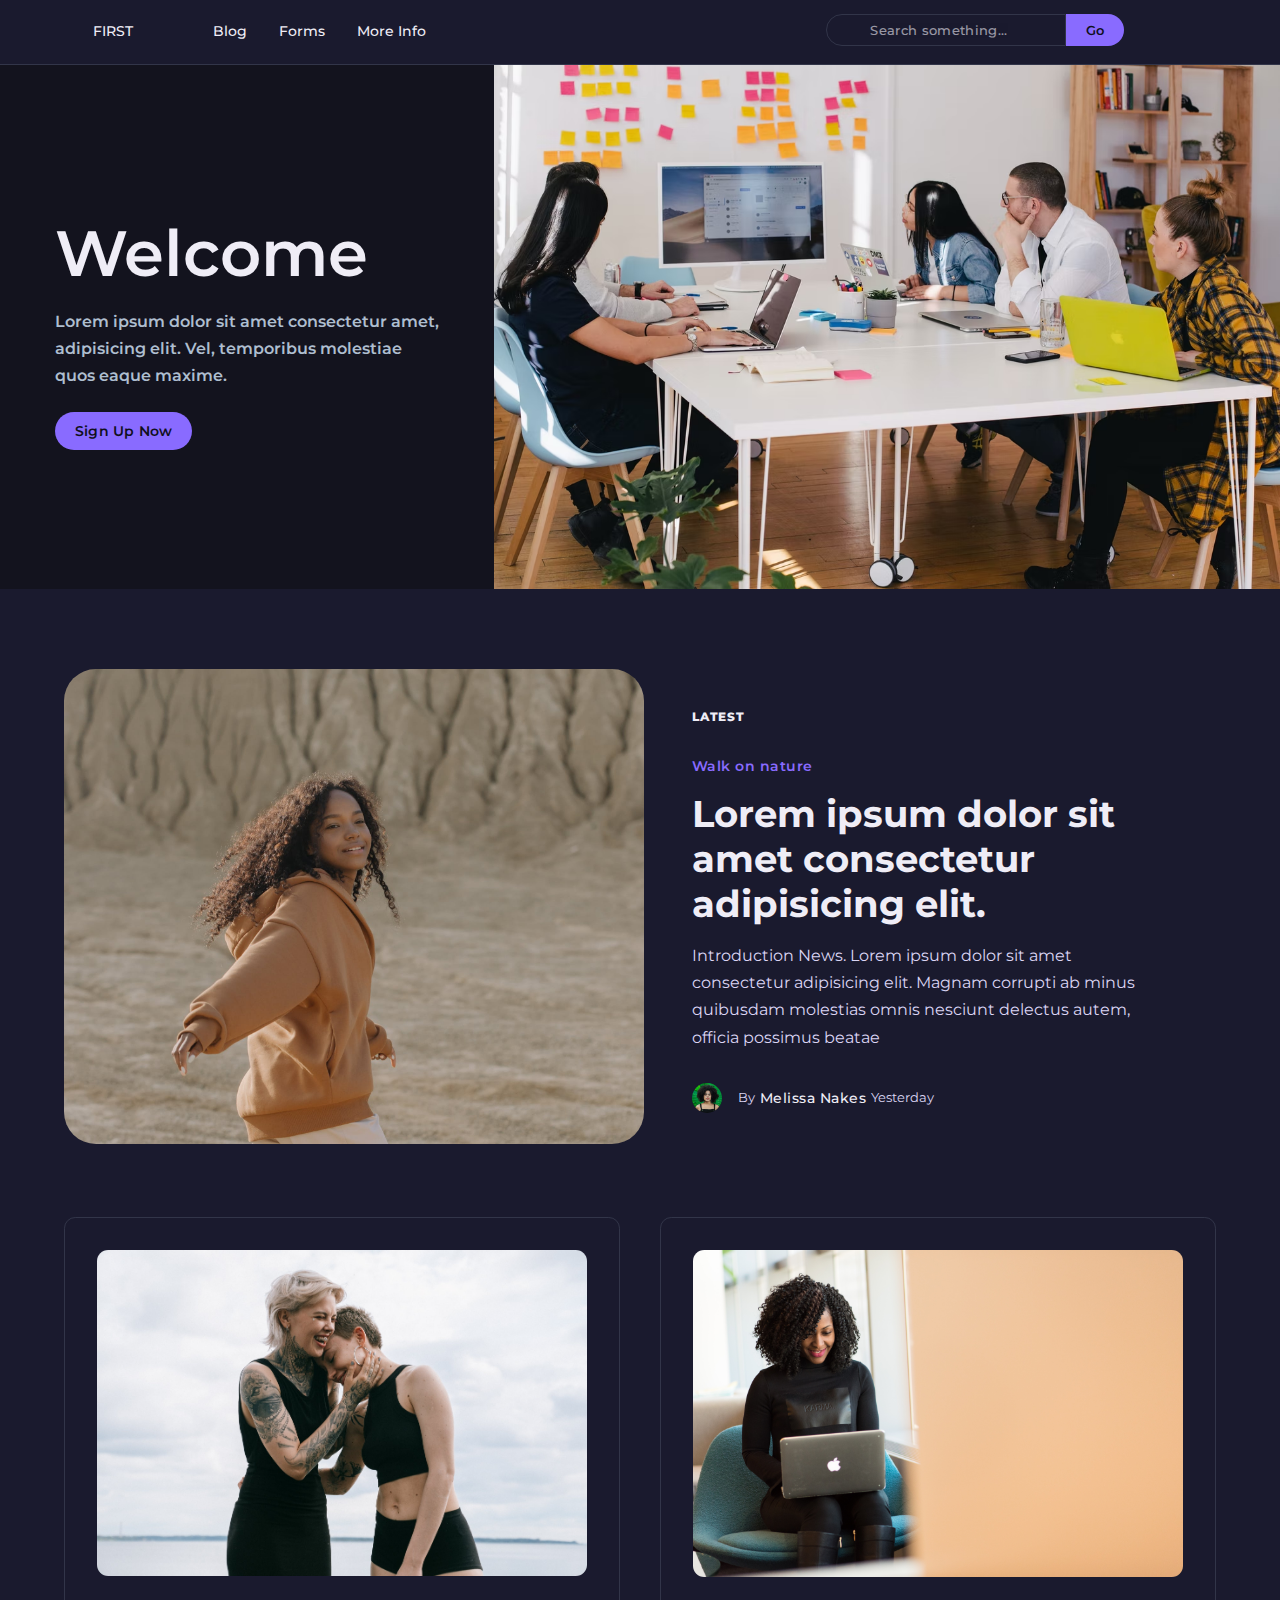
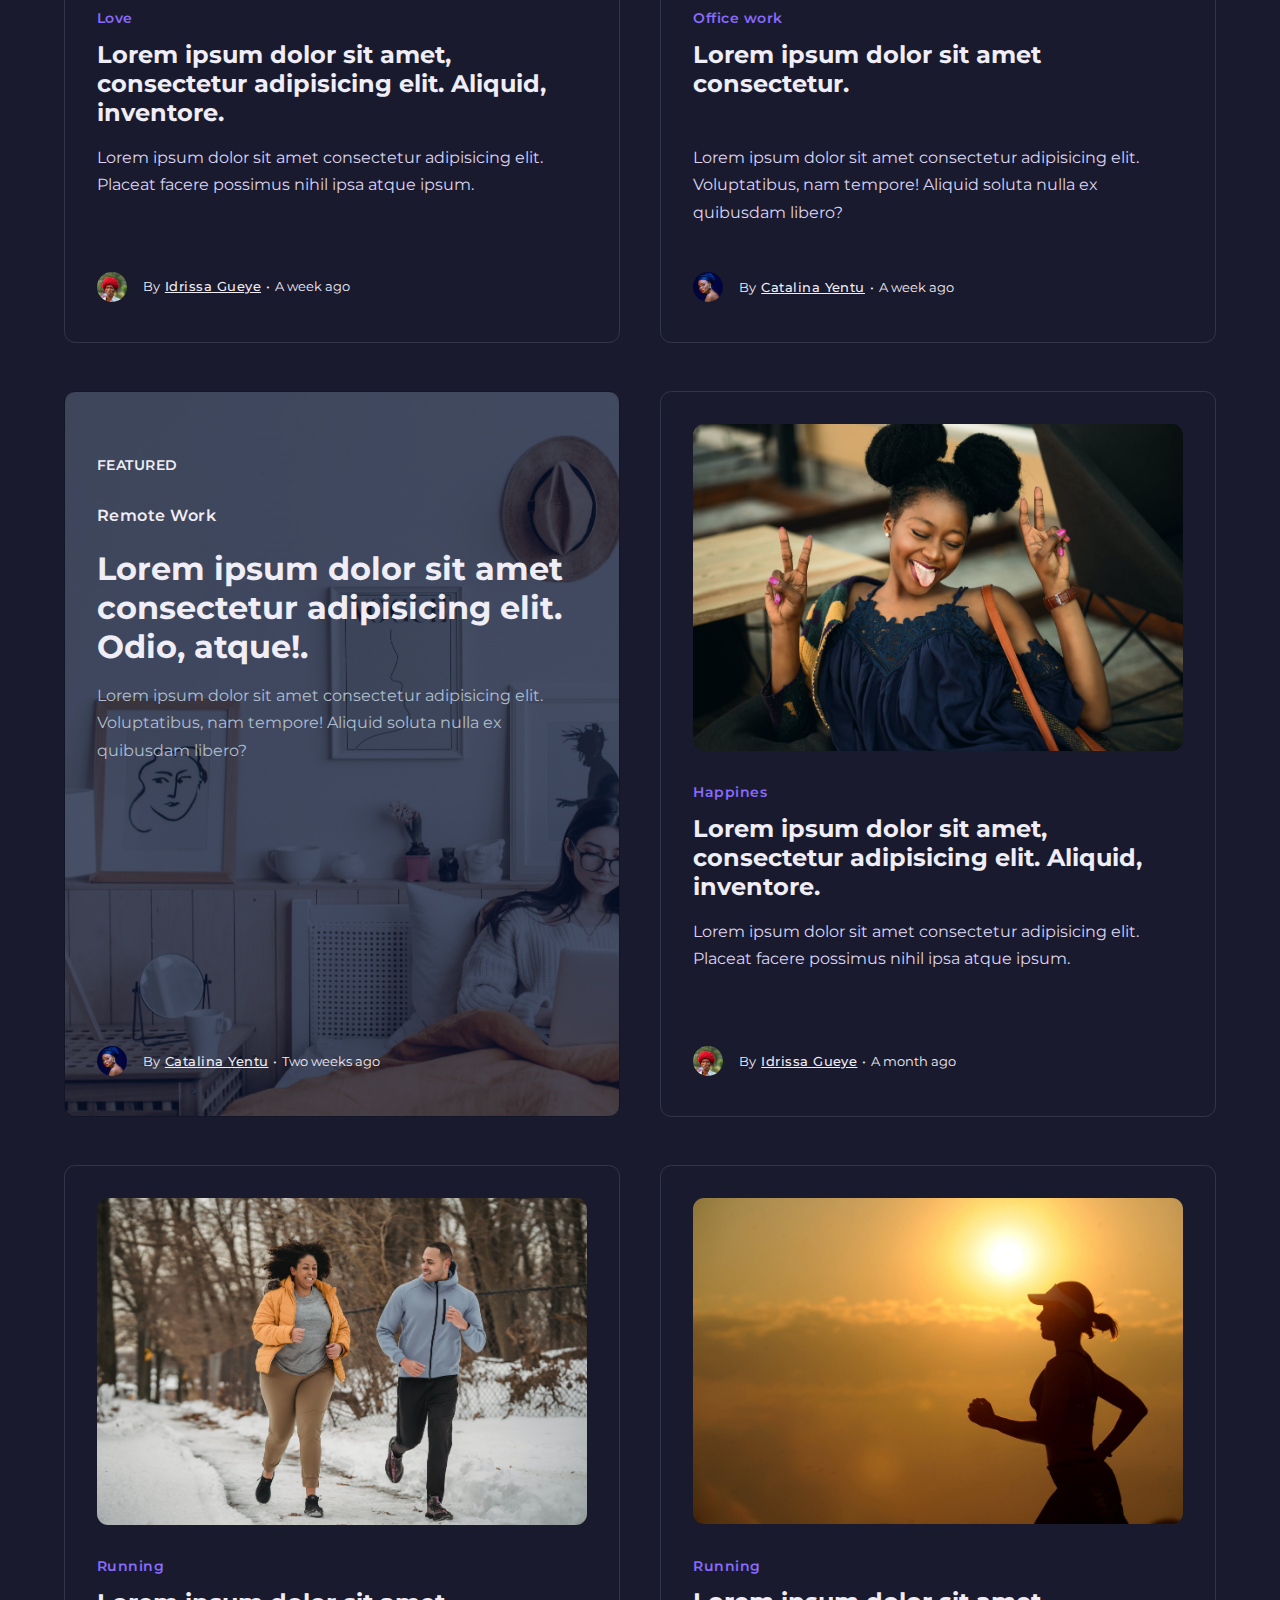
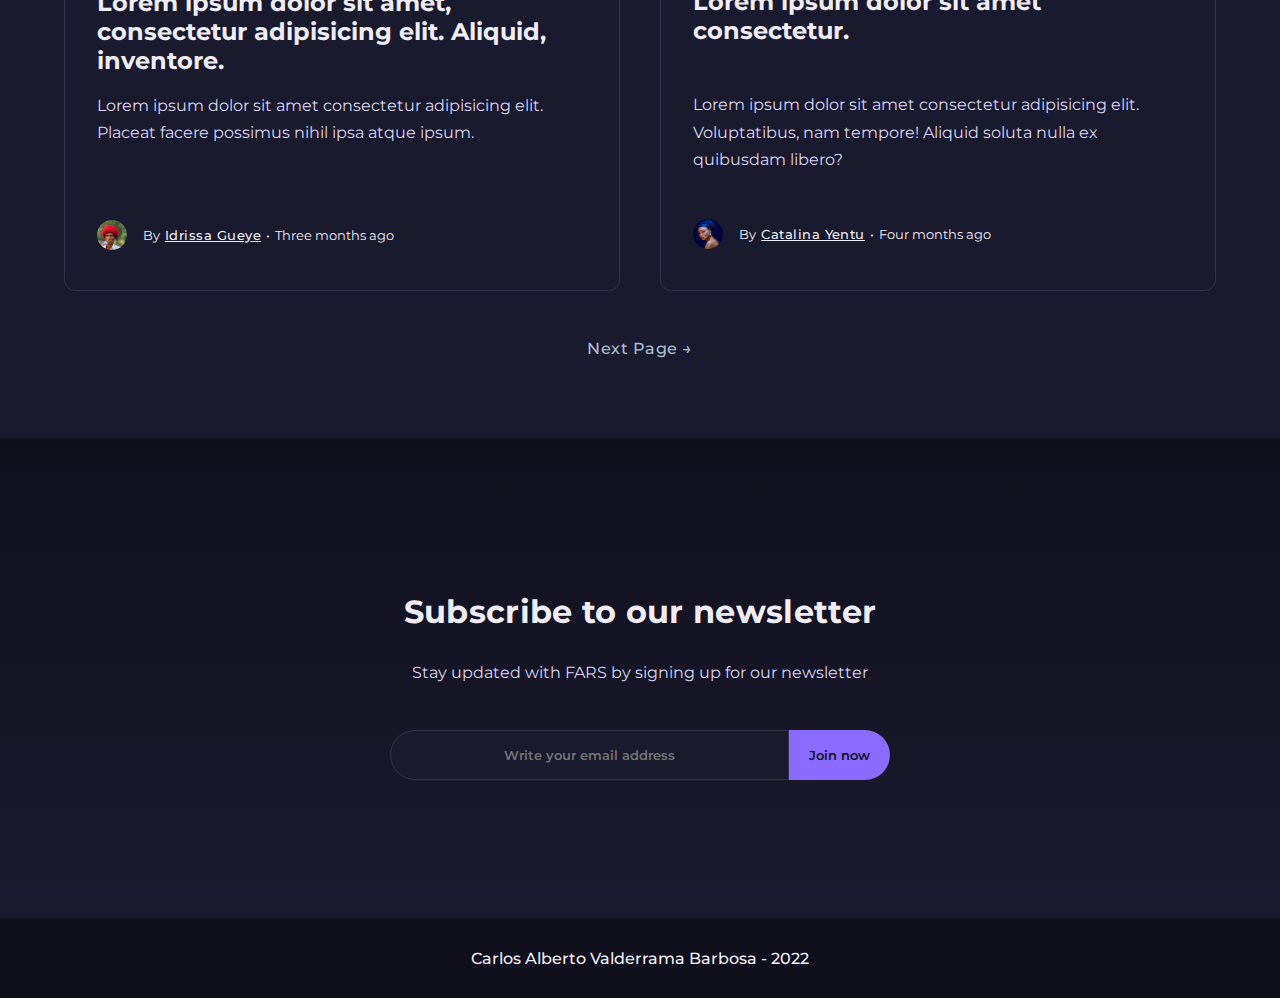
==== commit d2492f2c: "My firts project in HTML and CSS is finished" ====
--- a/index.html
+++ b/index.html
@@ -9,23 +9,21 @@
     <link
         href="https://fonts.googleapis.com/css2?family=Montserrat:ital,wght@0,100;0,200;0,300;0,400;0,500;0,600;0,700;0,800;0,900;1,100;1,200;1,300;1,400;1,500;1,600;1,700;1,800;1,900&display=swap"
         rel="stylesheet">
-    <title>FARS</title>
+    <title>Firts</title>
 </head>
 
 <!--Start Nav Bar-->
 
 <body>
-
     <header class="nav-var">
         <ul class="list-nav">
-            <li id="logo"><a href="#">Home</a></li>
+            <li id="logo"><a href="#">FIRST</a></li>
             <li><a href="#">Blog</a></li>
-            <li><a href="#">Cuestionario FAS</a></li>
-            <li><a href="#">Más información</a></li>
-
+            <li><a href="#">Forms</a></li>
+            <li><a href="#">More Info</a></li>
             <form class="form-nav">
-                <input type="search" name="q" placeholder="Buscar...">
-                <input type="Submit" value="Ir">
+                <input type="search" required placeholder="Search something...">
+                <button type="submit" value="Ir">Go</button>
             </form>
         </ul>
     </header>
@@ -45,7 +43,7 @@
             </div>
             <!--IMG Cover Page-->
             <div class="img-cover">
-                <img src="https://images.unsplash.com/photo-1552581234-26160f608093?ixlib=rb-1.2.1&ixid=MnwxMjA3fDB8MHxwaG90by1wYWdlfHx8fGVufDB8fHx8&auto=format&fit=crop&w=1170&q=80"
+                <img src="Media/1-cover-page.avif"
                     alt="Working on unsplash">
             </div>
         </section>
@@ -54,21 +52,21 @@
         <section class="news-container">
 
             <div class="big-news">
-                <img src="https://images.pexels.com/photos/5840453/pexels-photo-5840453.jpeg?auto=compress&cs=tinysrgb&dpr=2&h=750&w=1260"
+                <img src="Media/2-big-new.jpeg"
                     alt="" class="img-big-news">
                 <div class="text-big-news">
                     <span>LATEST</span>
-                    <a href="#"> Categories</a>
+                    <a href="#"> Walk on nature</a>
                     <h2>Lorem ipsum dolor sit amet consectetur adipisicing elit.</h2>
                     <p>Introduction News. Lorem ipsum dolor sit amet consectetur adipisicing elit. Magnam corrupti
                         ab minus quibusdam molestias omnis nesciunt delectus autem, officia possimus beatae
                     </p>
                     <div class="writter-info">
-                        <img src="https://images.pexels.com/photos/1937434/pexels-photo-1937434.jpeg?auto=compress&cs=tinysrgb&dpr=2&h=750&w=1260"
+                        <img src="Media/Melissa-Nakes.jpeg"
                             alt="Mini-photo-writer">
                         <p>By</p>
-                        <a href="#">Name Author</a>
-                        <p>A year ago</p>
+                        <a href="#">Melissa Nakes</a>
+                        <p>Yesterday</p>
                     </div>
                 </div>
             </div>
@@ -76,11 +74,11 @@
             <div class="little-news">
                 <div class="individual-new">
                     <img class="img-little-news"
-                        src="https://images.pexels.com/photos/3727658/pexels-photo-3727658.jpeg?auto=compress&cs=tinysrgb&dpr=2&h=750&w=1260"
-                        alt="">
-                    <div>
-                        <div class="text-little-news">
-                            <a href="#">Category</a>
+                        src="Media/3-little-new-1.jpeg"
+                        alt="">
+                    <div>
+                        <div class="text-little-news">
+                            <a href="#">Love</a>
                             <h2>Lorem ipsum dolor sit amet, consectetur adipisicing elit. Aliquid, inventore.</h2>
                             <p>Lorem ipsum dolor sit amet consectetur adipisicing elit. Placeat facere possimus nihil
                                 ipsa
@@ -88,63 +86,66 @@
                                 ipsum.</p>
                         </div>
                         <div class="writter-info">
-                            <img src="https://images.pexels.com/photos/2385044/pexels-photo-2385044.jpeg?auto=compress&cs=tinysrgb&dpr=2&h=750&w=1260"
-                                alt="Mini-photo-writter">
-                            <p>By</p>
-                            <a href="#"> Name Author</a>
-                            <p>A month ago</p>
-                        </div>
-                    </div>
-                </div>
-
-                <div class="individual-new">
-                    <img class="img-little-news"
-                        src="https://images.pexels.com/photos/1181352/pexels-photo-1181352.jpeg?cs=srgb&dl=pexels-christina-morillo-1181352.jpg&fm=jpg"
-                        alt="">
-                    <div>
-                        <div class="text-little-news">
-                            <a href="#">Category</a>
+                            <img src="Media/Idrissa-Gueye.jpeg"
+                                alt="Mini-photo-writter">
+                            <p>By</p>
+                            <a href="#">Idrissa Gueye</a>
+                            <p><span>•</span> </p>
+                            <p>A week ago</p>
+                        </div>
+                    </div>
+                </div>
+
+                <div class="individual-new">
+                    <img class="img-little-news"
+                        src="Media/4-little-new-2.jpg"
+                        alt="">
+                    <div>
+                        <div class="text-little-news">
+                            <a href="#">Office work</a>
                             <h2>Lorem ipsum dolor sit amet consectetur.</h2>
                             <p>Lorem ipsum dolor sit amet consectetur adipisicing elit. Voluptatibus, nam tempore!
                                 Aliquid soluta nulla ex quibusdam libero?</p>
                         </div>
 
                         <div class="writter-info">
-                            <img src="https://images.pexels.com/photos/2100650/pexels-photo-2100650.jpeg?auto=compress&cs=tinysrgb&dpr=2&h=750&w=1260"
-                                alt="Mini-photo-writter">
-                            <p>By</p>
-                            <a href="#"> Name Author</a>
-                            <p>Publication Date</p>
+                            <img src="Media/Catalina-Yentu.jpeg"
+                                alt="Mini-photo-writter">
+                            <p>By</p>
+                            <a href="#">Catalina Yentu</a>
+                            <p><span>•</span> </p>
+                            <p>A week ago</p>
                         </div>
                     </div>
                 </div>
             </div>
 
             <div class="little-news">
-                <div class="special-new">                    
-                        <div class="text-special-news">
-                            <a class="special-category-link" href="#">FEATURED</a>
-                            <a href="#">Category</a>
-                            <h2>Lorem ipsum dolor sit amet consectetur adipisicing elit. Odio, atque!.</h2>
-                            <p>Lorem ipsum dolor sit amet consectetur adipisicing elit. Voluptatibus, nam tempore!
-                                Aliquid soluta nulla ex quibusdam libero?</p>
-                        </div>
-                        <div class="writter-info">
-                            <img src="https://images.pexels.com/photos/2100650/pexels-photo-2100650.jpeg?auto=compress&cs=tinysrgb&dpr=2&h=750&w=1260"
-                                alt="Mini-photo-writter">
-                            <p>By</p>
-                            <a href="#"> Name Author</a>
-                            <p>Publication Date</p>
-                        </div>
-                </div>
-
-                <div class="individual-new">
-                    <img class="img-little-news"
-                        src="https://images.pexels.com/photos/944762/pexels-photo-944762.jpeg?auto=compress&cs=tinysrgb&dpr=2&h=750&w=1260"
-                        alt="">
-                    <div>
-                        <div class="text-little-news">
-                            <a href="#">Category</a>
+                <div class="special-new">
+                    <div class="text-special-news">
+                        <a class="special-category-link" href="#">FEATURED</a>
+                        <a href="#">Remote Work</a>
+                        <h2>Lorem ipsum dolor sit amet consectetur adipisicing elit. Odio, atque!.</h2>
+                        <p>Lorem ipsum dolor sit amet consectetur adipisicing elit. Voluptatibus, nam tempore!
+                            Aliquid soluta nulla ex quibusdam libero?</p>
+                    </div>
+                    <div class="writter-info">
+                        <img src="Media/Catalina-Yentu.jpeg"
+                            alt="Mini-photo-writter">
+                        <p>By</p>
+                        <a href="#">Catalina Yentu</a>
+                        <p><span>•</span> </p>
+                        <p>Two weeks ago</p>
+                    </div>
+                </div>
+
+                <div class="individual-new">
+                    <img class="img-little-news"
+                        src="Media/6-little-new-3.jpeg"
+                        alt="">
+                    <div>
+                        <div class="text-little-news">
+                            <a href="#">Happines</a>
                             <h2>Lorem ipsum dolor sit amet, consectetur adipisicing elit. Aliquid, inventore.</h2>
                             <p>Lorem ipsum dolor sit amet consectetur adipisicing elit. Placeat facere possimus nihil
                                 ipsa
@@ -152,10 +153,11 @@
                                 ipsum.</p>
                         </div>
                         <div class="writter-info">
-                            <img src="https://images.pexels.com/photos/2385044/pexels-photo-2385044.jpeg?auto=compress&cs=tinysrgb&dpr=2&h=750&w=1260"
-                                alt="Mini-photo-writter">
-                            <p>By</p>
-                            <a href="#"> Name Author</a>
+                            <img src="Media/Idrissa-Gueye.jpeg"
+                                alt="Mini-photo-writter">
+                            <p>By</p>
+                            <a href="#"> Idrissa Gueye</a>
+                            <p><span>•</span> </p>
                             <p>A month ago</p>
                         </div>
                     </div>
@@ -165,11 +167,11 @@
             <div class="little-news">
                 <div class="individual-new">
                     <img class="img-little-news"
-                        src="https://images.pexels.com/photos/6455596/pexels-photo-6455596.jpeg?auto=compress&cs=tinysrgb&dpr=2&h=750&w=1260"
-                        alt="">
-                    <div>
-                        <div class="text-little-news">
-                            <a href="#">Category</a>
+                        src="Media/7-little-new-4.jpeg"
+                        alt="">
+                    <div>
+                        <div class="text-little-news">
+                            <a href="#">Running</a>
                             <h2>Lorem ipsum dolor sit amet, consectetur adipisicing elit. Aliquid, inventore.</h2>
                             <p>Lorem ipsum dolor sit amet consectetur adipisicing elit. Placeat facere possimus nihil
                                 ipsa
@@ -177,46 +179,65 @@
                                 ipsum.</p>
                         </div>
                         <div class="writter-info">
-                            <img src="https://images.pexels.com/photos/2385044/pexels-photo-2385044.jpeg?auto=compress&cs=tinysrgb&dpr=2&h=750&w=1260"
-                                alt="Mini-photo-writter">
-                            <p>By</p>
-                            <a href="#"> Name Author</a>
-                            <p>A month ago</p>
-                        </div>
-                    </div>
-                </div>
-
-                <div class="individual-new">
-                    <img class="img-little-news"
-                        src="https://images.pexels.com/photos/40751/running-runner-long-distance-fitness-40751.jpeg?auto=compress&cs=tinysrgb&dpr=2&h=750&w=1260"
-                        alt="">
-                    <div>
-                        <div class="text-little-news">
-                            <a href="#">Category</a>
+                            <img src="Media/Idrissa-Gueye.jpeg"
+                                alt="Mini-photo-writter">
+                            <p>By</p>
+                            <a href="#"> Idrissa Gueye</a>
+                            <p><span>•</span> </p>
+                            <p>Three months ago</p>
+                        </div>
+                    </div>
+                </div>
+
+                <div class="individual-new">
+                    <img class="img-little-news"
+                        src="Media/8-little-new-5.jpeg"
+                        alt="">
+                    <div>
+                        <div class="text-little-news">
+                            <a href="#">Running</a>
                             <h2>Lorem ipsum dolor sit amet consectetur.</h2>
                             <p>Lorem ipsum dolor sit amet consectetur adipisicing elit. Voluptatibus, nam tempore!
                                 Aliquid soluta nulla ex quibusdam libero?</p>
                         </div>
 
                         <div class="writter-info">
-                            <img src="https://images.pexels.com/photos/2100650/pexels-photo-2100650.jpeg?auto=compress&cs=tinysrgb&dpr=2&h=750&w=1260"
-                                alt="Mini-photo-writter">
-                            <p>By</p>
-                            <a href="#"> Name Author</a>
-                            <p>Publication Date</p>
-                        </div>
-                    </div>
-                </div>
+                            <img src="Media/Catalina-Yentu.jpeg"
+                                alt="Mini-photo-writter">
+                            <p>By</p>
+                            <a href="#"> Catalina Yentu</a>
+                            <p><span>•</span> </p>
+                            <p> Four months ago</p>
+                        </div>
+                    </div>
+                </div>
+            </div>
+
+            <!--Next pages final section-->
+            <div class="next-page">
+                <a href="#">Next Page →</a>
             </div>
         </section>
 
 
+        <!--Section Newsletter Subscribe-->
+        <section class="subscribe">
+            <h3>Subscribe to our newsletter</h3>
+            <p> Stay updated with FARS by signing up for our newsletter </p>
+            <div class="subscribe-form">
+                <form action="">
+                    <input type="email" required placeholder="Write your email address">
+                    <button type="submit">Join now</button>
+                </form>
+            </div>
+            </form>
+        </section>
 
         <!--footer Info-->
         <footer>
-            <p>Carlos Alberto Valderrama Barbosa, 2022 - Derechos reservados.</p>
+            <p>Carlos Alberto Valderrama Barbosa - 2022</p>
         </footer>
-
+    </main>
 
 </body>
 
--- a/styles.css
+++ b/styles.css
@@ -39,33 +39,44 @@
 
 /*Form Nav Search of nav Menu*/
 .form-nav {
-  border-radius: 25%;
   padding: 0 10% 0 30%;
+  display: flex;
+  height: 2rem;
 }
 
 .form-nav input {
-  line-height: 2rem;
-  background: #1a1a2e;
-  text-align: center;
-  border-radius: 1rem;
-  border: 0.1rem solid;
-  border-color: #efedf6;
+  border-radius: 1.5625rem 0 0 1.5625rem;
+  border: 0.0625rem solid #323549;
+  background-color: #1a1a2e;
+  text-align: center;
+  font-size: 0.8rem;
+
+  color: #efedf6;
+  width: 100%;
+  font-weight: 600;
+  width: 15rem;
 }
 
 .form-nav ::placeholder {
-  color: #efedf6;
-  font-weight: 600;
-  letter-spacing: 0.0125rem;
-}
-.form-nav [type="submit"] {
+  text-align: center;
+  color: #efedf6;
+  opacity: 60%;
+  font-weight: 500;
+  letter-spacing: 0.02rem;
+}
+
+.form-nav button {
+  flex-shrink: 0;
+  padding: 0 1.25rem;
+  border-radius: 0 1.5625rem 1.5625rem 0;
+  color: #10101d;
+  border-color: #896bff;
   background-color: #896bff;
-  width: 2.5rem;
-  color: #1a1a2e;
-  border: #896bff;
+  text-align: center;
+  font-weight: 600;
 }
 
 /*Style of Cover Page*/
-
 .cover-page {
   display: flex;
   min-width: 100%;
@@ -121,7 +132,7 @@
 .news-container {
   justify-items: center;
   background-color: #1a1a2e;
-  padding: 1rem 0;
+  padding: 1rem 0 5rem 0;
 }
 
 .big-news {
@@ -135,7 +146,7 @@
 .img-big-news {
   width: 580px;
   height: 475px;
-  object-fit: cover; /*Imagen al tamaño del div*/
+  object-fit: cover; /*Para no redimencionar la imagen*/
   text-align: center;
   border-radius: 2rem;
 }
@@ -179,7 +190,7 @@
 }
 .writter-info img {
   width: 30px;
-  border-radius: 180px; /*No se ve circular*/
+  border-radius: 180px;
   margin-right: 1rem;
 }
 .writter-info p {
@@ -216,6 +227,7 @@
   border-radius: 0.7rem;
   margin-bottom: 1rem;
 }
+
 .text-little-news {
   display: flex;
   flex-direction: column;
@@ -243,7 +255,6 @@
 }
 
 /*Especial New*/
-
 .special-new {
   display: flex;
   flex-direction: column;
@@ -259,7 +270,7 @@
       rgba(2, 15, 46, 0.7),
       rgba(2, 15, 46, 0.7)
     ),
-    url("https://images.pexels.com/photos/4050387/pexels-photo-4050387.jpeg?auto=compress&cs=tinysrgb&dpr=2&h=750&w=1260");
+    url("Media/5-special-new.jpeg");
   background-size: cover;
 }
 
@@ -297,5 +308,75 @@
   padding-bottom: 2rem;
 }
 
-.special-new .writter-info {
-}
+/*Option to view more News*/
+.next-page a {
+  display: flex;
+  justify-content: center;
+  text-decoration: none;
+  color: #aebecf;
+  font-weight: 500;
+  letter-spacing: 0.03rem;
+}
+
+/*Section Newsletter Subscribe*/
+.subscribe {
+  background: linear-gradient(180deg, #10101d, #1a1a2e);
+  color: #efedf6;
+  height: 30rem;
+  display: flex;
+  flex-direction: column;
+  align-items: center;
+  justify-content: center;
+  text-align: center;
+}
+
+.subscribe h3 {
+  font-size: 2rem;
+  letter-spacing: 0.02rem;
+  padding: 1rem 0;
+}
+
+.subscribe > p {
+  color: #dad5f3;
+  padding: 1rem 0;
+  margin-bottom: 2rem;
+}
+
+.subscribe-form form {
+  width: 31.25rem;
+  display: flex;
+  height: 3.125rem;
+  padding: 0 1.25rem;
+}
+
+.subscribe-form input {
+  border-radius: 1.5625rem 0 0 1.5625rem;
+  color: #dbd8e3;
+  border: 0.0625rem solid #323549;
+  background-color: #1a1a2e;
+  text-align: center;
+  width: 100%;
+  font-weight: 600;
+}
+
+.subscribe-form button {
+  flex-shrink: 0;
+  padding: 0 1.25rem;
+  border-radius: 0 1.5625rem 1.5625rem 0;
+  color: #10101d;
+  border-color: #896bff;
+  background-color: #896bff;
+  text-align: center;
+  font-weight: 600;
+}
+
+footer {
+  height: 5rem;
+  background-color: #10101d;
+  color: #efedf6;
+  margin: auto;
+  justify-content: center;
+  align-items: center;
+  display: flex;
+  font-weight: 500;
+}
